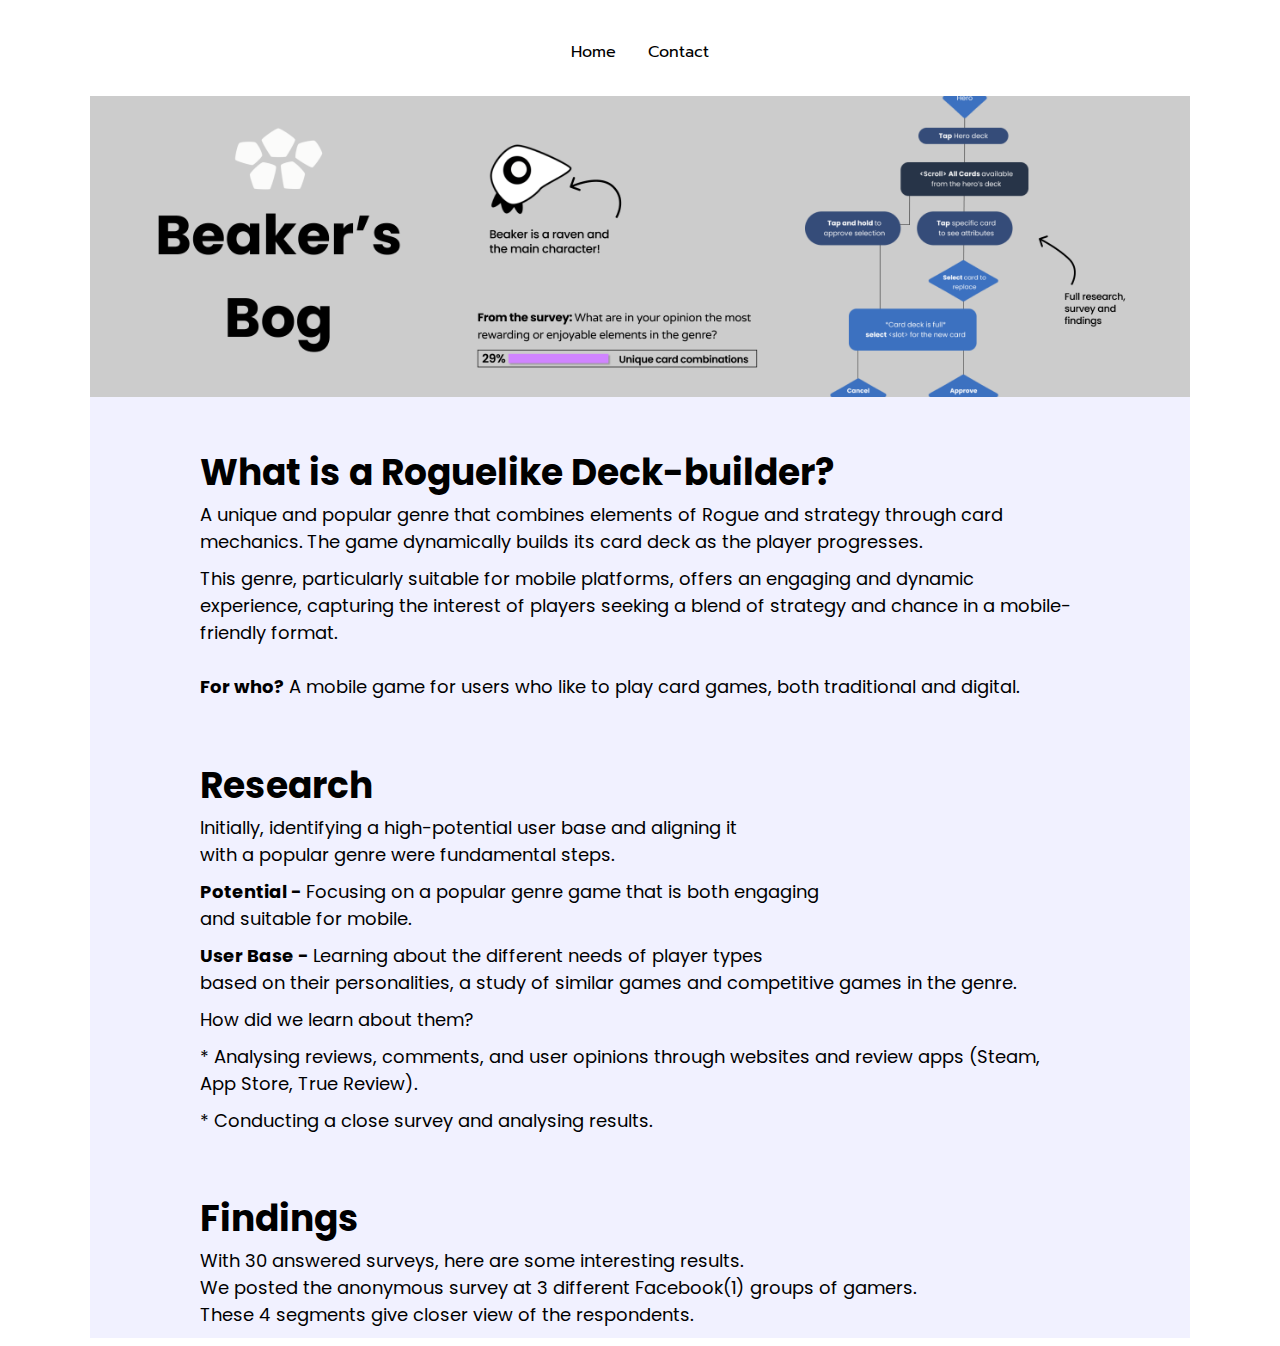
==== beakers.html @ 9248ab71 "added responsive .image to beakers.html" ====
<!DOCTYPE html>
<html>
<head>
    <title>MorH Portfolio</title>
    <link rel="stylesheet" href="beakers.css">
    <link rel="stylesheet" href="button-animation.css">

    <!-- Fonts -->
    <link rel="preconnect" href="https://fonts.googleapis.com">
    <link rel="preconnect" href="https://fonts.gstatic.com" crossorigin>
    <link
        href="https://fonts.googleapis.com/css2?family=Poppins:ital,wght@0,200;0,300;0,400;0,500;0,600;0,700;1,900&family=Prompt:wght@100;200;300;400;500;700;900&display=swap"
        rel="stylesheet">


    <meta name="viewport" content="width=device-width, initial-scale=1">
</head>

<body>
    <header>
        <a href="index.html">Home</a>
        <a href="contact.html">Contact</a>
    </header>

<main>

    <img class="image banner" src="/IMAGES/img47.png" />

    <div class="textbox introduction">

            <h4>What is a Roguelike Deck-builder?</h4>
            <p2>
                A unique and popular genre that combines elements of Rogue and strategy through card mechanics.
                The game dynamically builds its card deck as the player progresses.
            </p2>
            <p2>
                This genre, particularly suitable for mobile platforms,
                offers an engaging and dynamic experience, capturing the interest of players
                seeking a blend of strategy and chance in a mobile-friendly format.
            <p2><br><br>
            <p2><strong>For who?</strong></p2>
            <p2>
                A mobile game for users who like to play card games, both traditional and digital.
            </p2>
          </div>

    <div class="textbox research">

        <h4>Research</h4>
            <p2>
                Initially, identifying a high-potential user base and aligning it<br>
                with a popular genre were fundamental steps.
            </p2>
            <p2>
                <p3>Potential - </p3>
                Focusing on a popular genre game that is both engaging<br> and suitable for mobile.
            </p2>
            <p2>
                <p3>User Base - </p3>
                Learning about the different needs of player types <br>based on their personalities,
                a study of similar games and competitive games in the genre.
            </p2>
            <p2>How did we learn about them?</p2>
            <p2>* Analysing reviews, comments, and user opinions through websites and review apps (Steam, App Store,
                True Review).</p2>
            <p2>* Conducting a close survey and analysing results.</p2>
    </div>

    <div class="textbox findings">
        <h4>Findings</h4>
        <p2>With 30 answered surveys, here are some interesting results.<br> We posted the anonymous survey at 3
            different Facebook(1) groups of gamers.
            <br> These 4 segments give closer view of the respondents.
        </p2>
    </div>

    



</main>
</body>


</html>
---- beakers.css ----
body {
    background-color: white;
    font-family: 'Prompt', sans-serif;
    display: flex;
    flex-direction: column;
    align-items: center;
}

header {
    background-color: #ffffff;
    display: flex;
    justify-content: start;
    padding: 16px;
}

header a {
    padding: 16px;
    text-decoration: none;
    color: rgb(0, 0, 0);
}

a {
    all: unset;
    cursor: pointer;
}

main {
    display: flex;
    flex-direction: column;
    justify-content: center;
    align-items: center;
    background-color: rgb(241, 241, 255);
    min-width: 400px;
    max-width: 1100px;
}

.footer-style {
    padding: 24px;
}

/* Text Boxes */

.textbox {
    display: flex;
    flex-direction: column;
    width: 80%;
    align-content: center;
}



/* FONTS */

h4 {
    font-size: 36px;
    font-family: Poppins;
    font-weight: 700;
    margin-bottom: 1px;
}

p2 {
    font-size: 18px;
    font-family: Poppins;
    font-weight: 400;
    margin: 0;
    margin-bottom: 10px;
}

p3 {
    font-size: 18px;
    font-family: Poppins;
    font-weight: 700;
    margin: 0;
    margin-bottom: 10px; 
}

/* IMAGES */

img.image {
    object-fit: cover;
    display: flex;
    width: 100%;
}

@media (max-width: 600px) {

    .textbox {
        width: 80%;
        margin: 20px;
    }

}
---- button-animation.css ----
.button.visit {
    position: relative;
    overflow: hidden;
    background-color: transparent;

    text-align: center;

    cursor: pointer;
    transition: color 0.3s;
}

.button.visit:hover {
    color: black;
}

.button.visit::before {
    content: '';
    position: absolute;
    top: 0;
    left: -100%;
    /* Start from the left */
    width: 100%;
    height: 100%;


    transition: left 0.5s;
    /* Animation duration */
    z-index: -1;
}

.button.visit:hover::before {
    left: 0;

    /* Move the pseudo-element to cover the button */
}


/* Ensuring the content of the button is above the pseudo-element */
.button.visit {
    position: relative;
    z-index: 1;
}


.beakers-bog .button.visit::before {
    background-color: #D084FF;
}


.project-container.beakers-bog .button.visit {
    border-color: #D084FF;
}

/* This is the new pink border for file home.html  */
.bigcontainer.beakers-bog .button.visit {
    border-color: #D084FF;
}

/* This is the new green border for file home.html  */
.bigcontainer.quiz-wiz .button.visit {
    border-color: #7CE593;
}

/* This is the new blue border for the file home.html */
.bigcontainer.quests .button.visit {
    border-color: #7AD3EF;
}


.button.visit {
    border-width: 2px;
    color: #e9e9e9;
    font-weight: 200;
}

.quiz-wiz .button.visit::before {
    background-color: #7CE593;
}

.quests .button.visit::before {
    background-color: #7AD3EF;
}

.quests .button.visit {
    border-color: #7AD3EF;
}
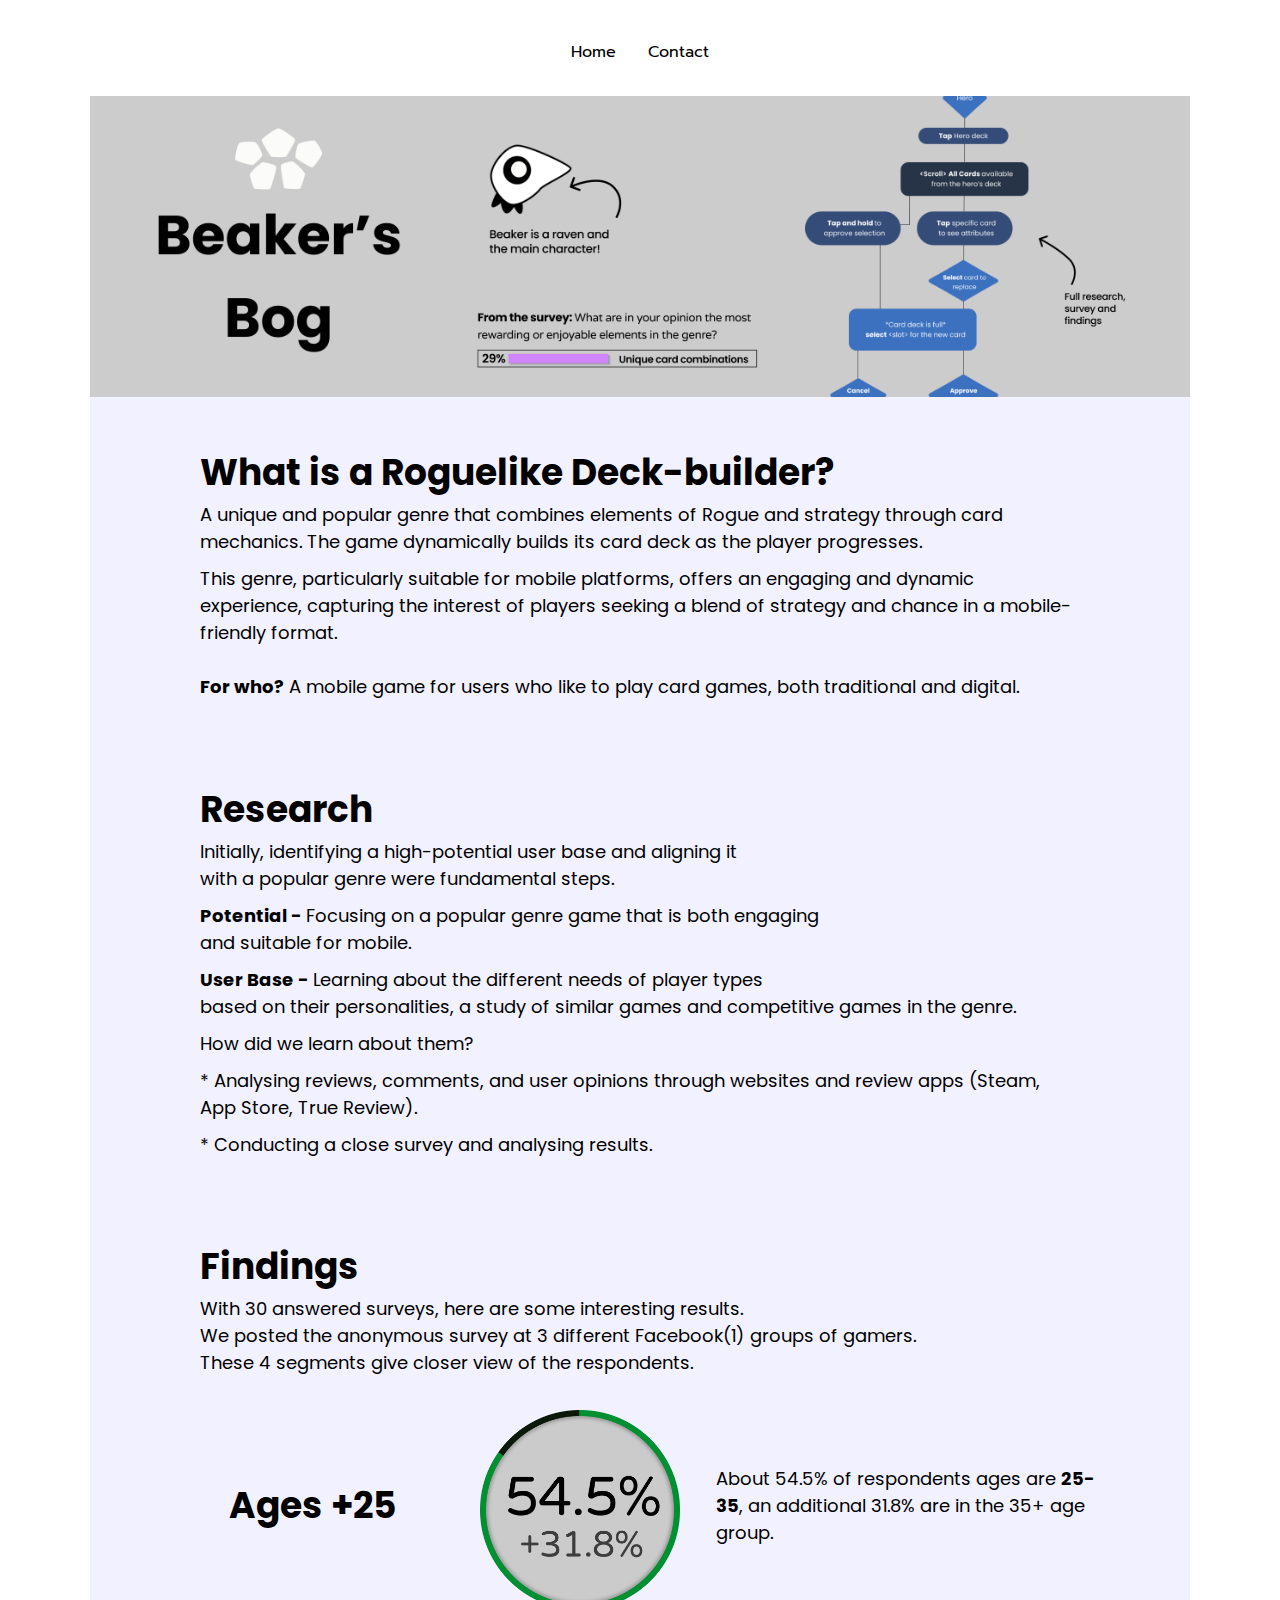
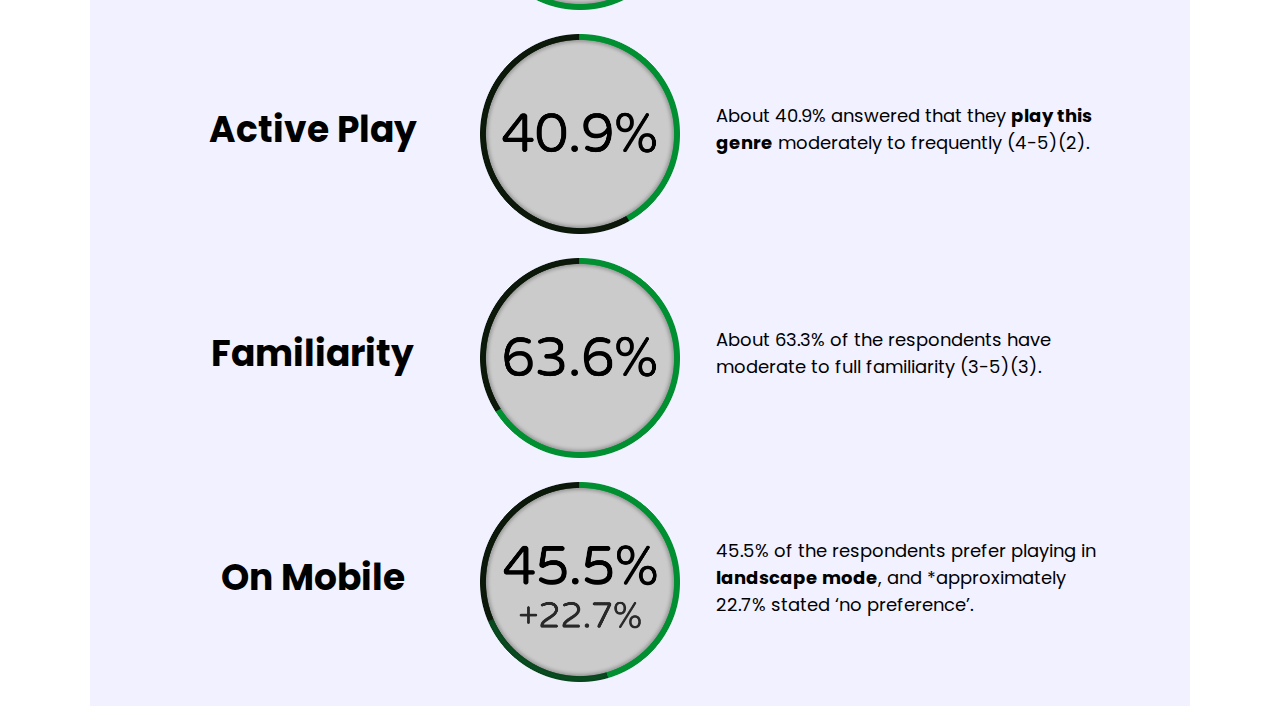
==== commit 2fdc3fb0: "cakes are DONE. responsive bastards" ====
--- a/beakers.html
+++ b/beakers.html
@@ -74,6 +74,68 @@
         </p2>
     </div>
 
+    <div class="bigcontainer ages+25">
+
+        <div class="container-titles">
+            <p1>Ages +25</p1>
+        </div>
+
+            <img class="container-img" src="/IMAGES/img22.png">
+
+        <div class="container-text"> 
+            <p2>About 54.5% of respondents ages are <strong>25-35</strong>, 
+                an additional 31.8% are in the 35+ age group.
+            </p2>
+        </div>
+    </div>    
+
+    
+    <div class="bigcontainer active players">
+
+        <div class="container-titles">
+            <p1>Active Play</p1>
+        </div>
+
+            <img class="container-img" src="/IMAGES/img23.png">
+
+        <div class="container-text"> 
+            <p2>About 40.9% answered that they <strong>play this
+                genre</strong> moderately to frequently (4-5)(2).
+            </p2>
+        </div>
+    </div>    
+
+    <div class="bigcontainer familiarity">
+
+        <div class="container-titles">
+            <p1>Familiarity</p1>
+        </div>
+
+            <img class="container-img" src="/IMAGES/img24.png">
+
+        <div class="container-text"> 
+            <p2>About 63.3% of the respondents have moderate to full familiarity (3-5)(3).
+            </p2>
+        </div>
+    </div>   
+    
+    <div class="bigcontainer on mobile">
+
+        <div class="container-titles">
+            <p1>On Mobile</p1>
+        </div>
+
+            <img class="container-img" src="/IMAGES/img25.png">
+
+        <div class="container-text"> 
+            <p2>45.5% of the respondents prefer playing in <strong>landscape mode</strong>,
+                and *approximately 22.7%  stated ‘no preference’.
+            </p2>
+        </div>
+    </div> 
+
+
+
     
 
 
--- a/beakers.css
+++ b/beakers.css
@@ -45,6 +45,7 @@
     flex-direction: column;
     width: 80%;
     align-content: center;
+    margin-bottom: 24px;
 }
 
 
@@ -56,6 +57,13 @@
     font-family: Poppins;
     font-weight: 700;
     margin-bottom: 1px;
+}
+
+p1 {
+    font-size: 36px;
+    font-family: Poppins;
+    font-weight: 700;
+    margin-bottom: 10px;
 }
 
 p2 {
@@ -82,12 +90,65 @@
     width: 100%;
 }
 
+/* ""Findings" section cake containers */
+
+.bigcontainer {
+    display: flex;
+    height: 200px;
+    width: 90%;
+    overflow: hidden;
+    margin-bottom: 24px;
+}
+
+.container-titles {
+    width: 30%;
+    display: flex;
+    justify-content: center;
+    align-self: center;
+    padding: 24px;
+}
+
+.container-text {
+    width: 40%;
+    display: flex;
+    justify-content: center;
+    align-self: center;
+    padding: 36px;
+}
+
+.container-img {
+    display: flex;
+    height: 100%;
+}
+
+
 @media (max-width: 600px) {
 
     .textbox {
         width: 80%;
-        margin: 20px;
     }
 
+    .bigcontainer {
+        flex-direction: column;
+        height: 400px !important;
+    }
+
+    .bigcontainer .container-titles {
+        width: 100% !important;
+    }
+
+    .bigcontainer .container-text {
+        width: 100% !important;
+    }
+
+    .bigcontainer .container-img {
+        width: 100%;
+        height: 150px;
+    }
+
+    .container-img {
+        height: 40%;
+        object-fit: contain;
+    }
 }
 
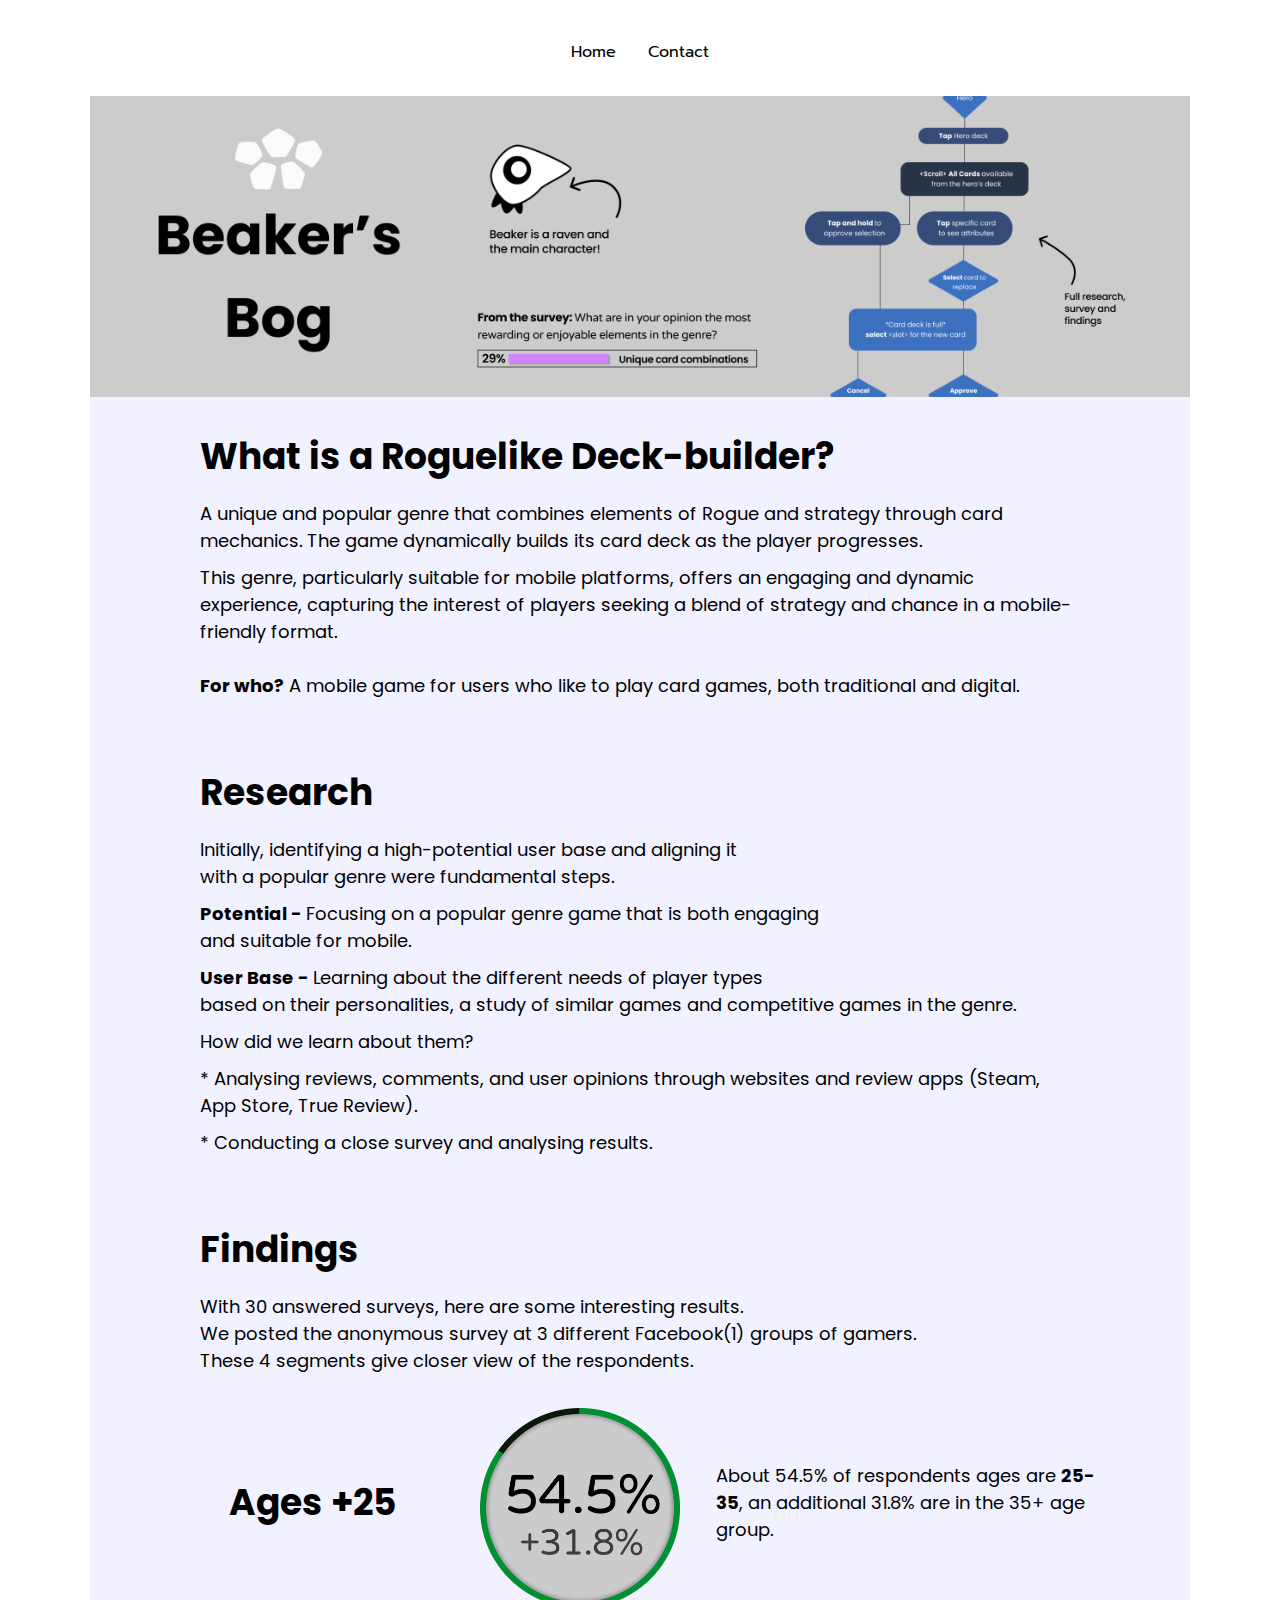
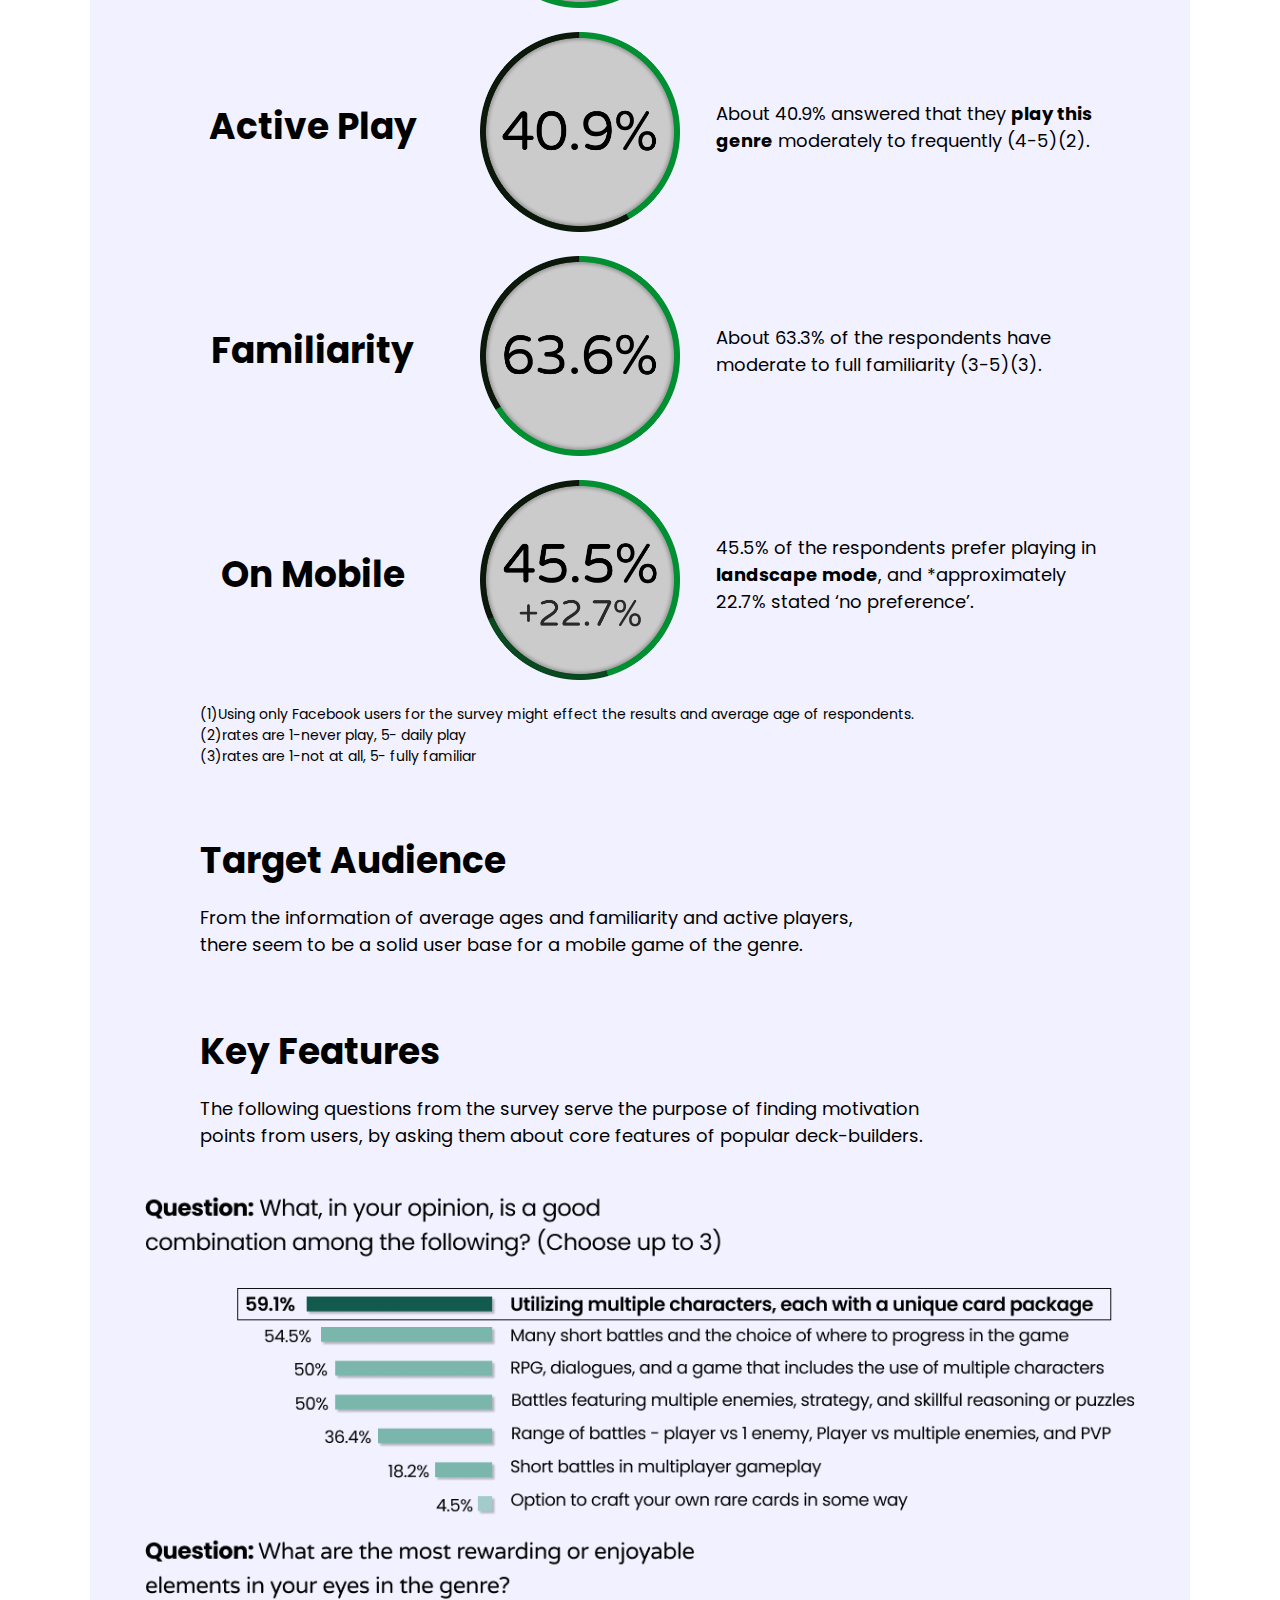
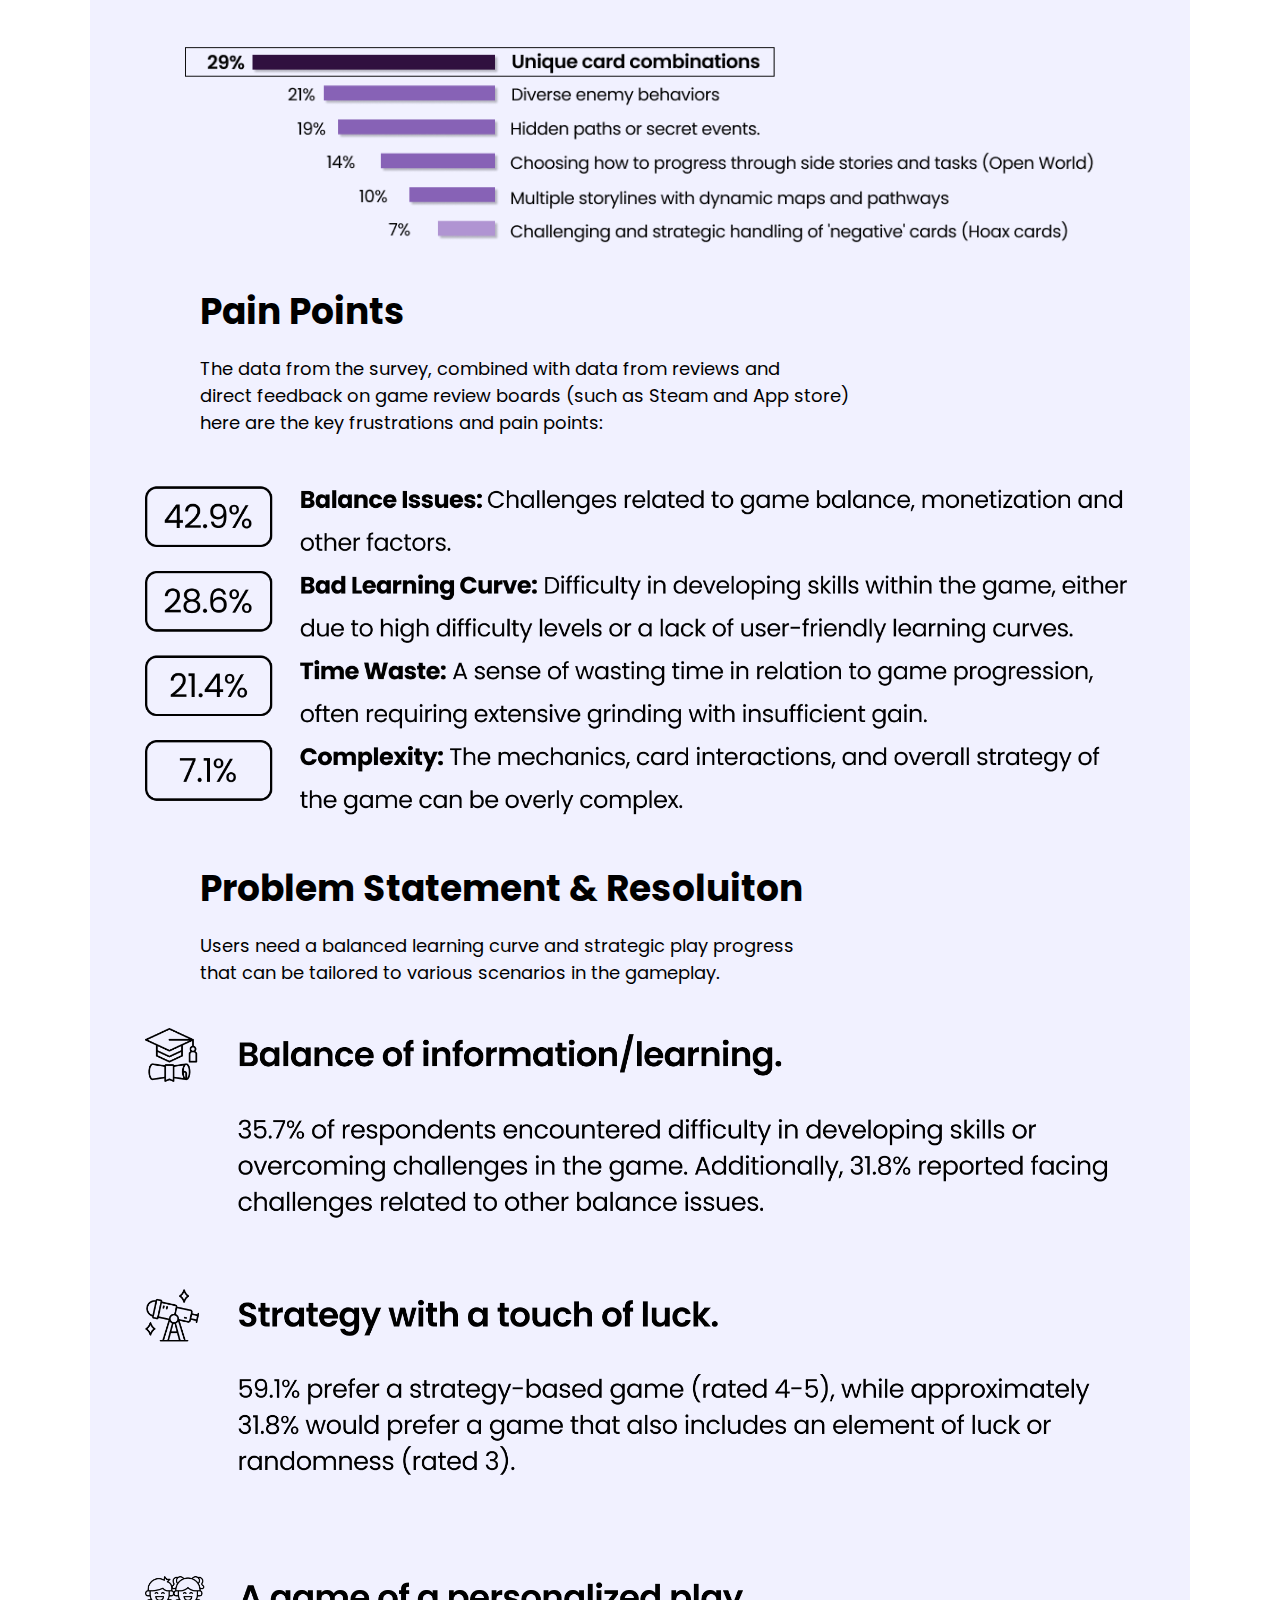
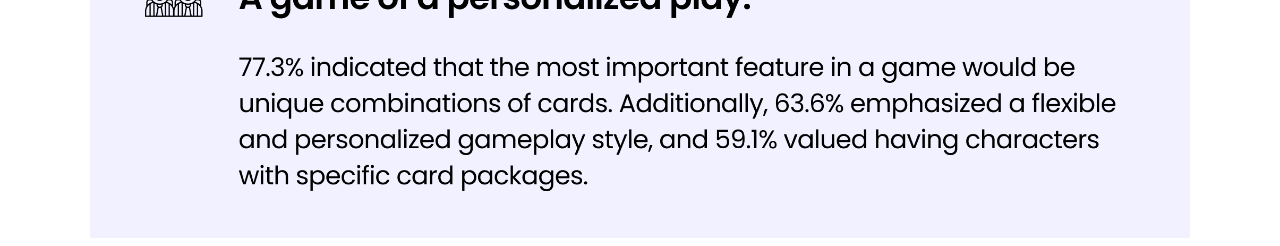
==== commit 2d4e031f: "new beaker.html and css is ready" ====
--- a/beakers.html
+++ b/beakers.html
@@ -74,6 +74,8 @@
         </p2>
     </div>
 
+    <!-- CAKES -->
+
     <div class="bigcontainer ages+25">
 
         <div class="container-titles">
@@ -134,9 +136,52 @@
         </div>
     </div> 
 
+<!-- NO MORE CAKES -->
 
+    <div class="textbox reff numbers (1-3)">
+        <p4>
+            (1)Using only Facebook users for the survey might effect the results and average age of respondents.
+            <br>(2)rates are 1-never play, 5- daily play
+            <br>(3)rates are 1-not at all, 5- fully familiar
+        </p4>
+    </div>    
 
-    
+    <div class="textbox target audience">
+        <h4>Target Audience</h4>
+        <p2> From the information of average ages and familiarity and active players,<br>
+            there seem to be a solid user base for a mobile game of the genre.</p2>
+    </div>
+
+    <div class="textbox key features"> 
+        <h4>Key Features</h4>
+        <p2>The following questions from the survey serve the purpose of finding
+            motivation<br> points from users, by asking them about core features of popular deck-builders.</p2>
+    </div>
+
+<!-- QUESTION IMAGES -->
+    <img class="image-question one" src="/IMAGES/img45.png"/> 
+    <img class="image-question one" src="/IMAGES/img46.png"/> 
+
+    <div class="textbox pain points">
+        <h4>Pain Points</h4>
+        <p2>
+            The data from the survey, combined with data from reviews and<br>
+            direct feedback on game review boards (such as Steam and App store)<br>
+            here are the key frustrations and pain points:
+        </p2>
+    </div>
+
+    <!-- Pain Points IMAGE -->
+    <img class="image-question one" src="/IMAGES/img43.png"/> 
+
+    <div class="textbox problem statement">
+        <h4>Problem Statement & Resoluiton</h4>
+        <p2>Users need a balanced learning curve and strategic play progress <br>
+            that can be tailored to various scenarios in the gameplay.</p2>
+    </div>
+
+    <img class="image-question one" src="/IMAGES/img44.png"/> 
+
 
 
 
--- a/beakers.css
+++ b/beakers.css
@@ -56,7 +56,9 @@
     font-size: 36px;
     font-family: Poppins;
     font-weight: 700;
-    margin-bottom: 1px;
+    margin-bottom: 16px;
+    margin-top: 32px;
+
 }
 
 p1 {
@@ -82,12 +84,27 @@
     margin-bottom: 10px; 
 }
 
+p4 {
+    font-size: 14px;
+    font-family: Poppins;
+    font-weight: 400;
+    margin: 0;
+    margin-bottom: 10px; 
+}
+
 /* IMAGES */
 
 img.image {
     object-fit: cover;
     display: flex;
     width: 100%;
+}
+
+img.image-question {
+    object-fit: cover;
+    display: flex;
+    width: 90%;
+    padding: 8px;
 }
 
 /* ""Findings" section cake containers */
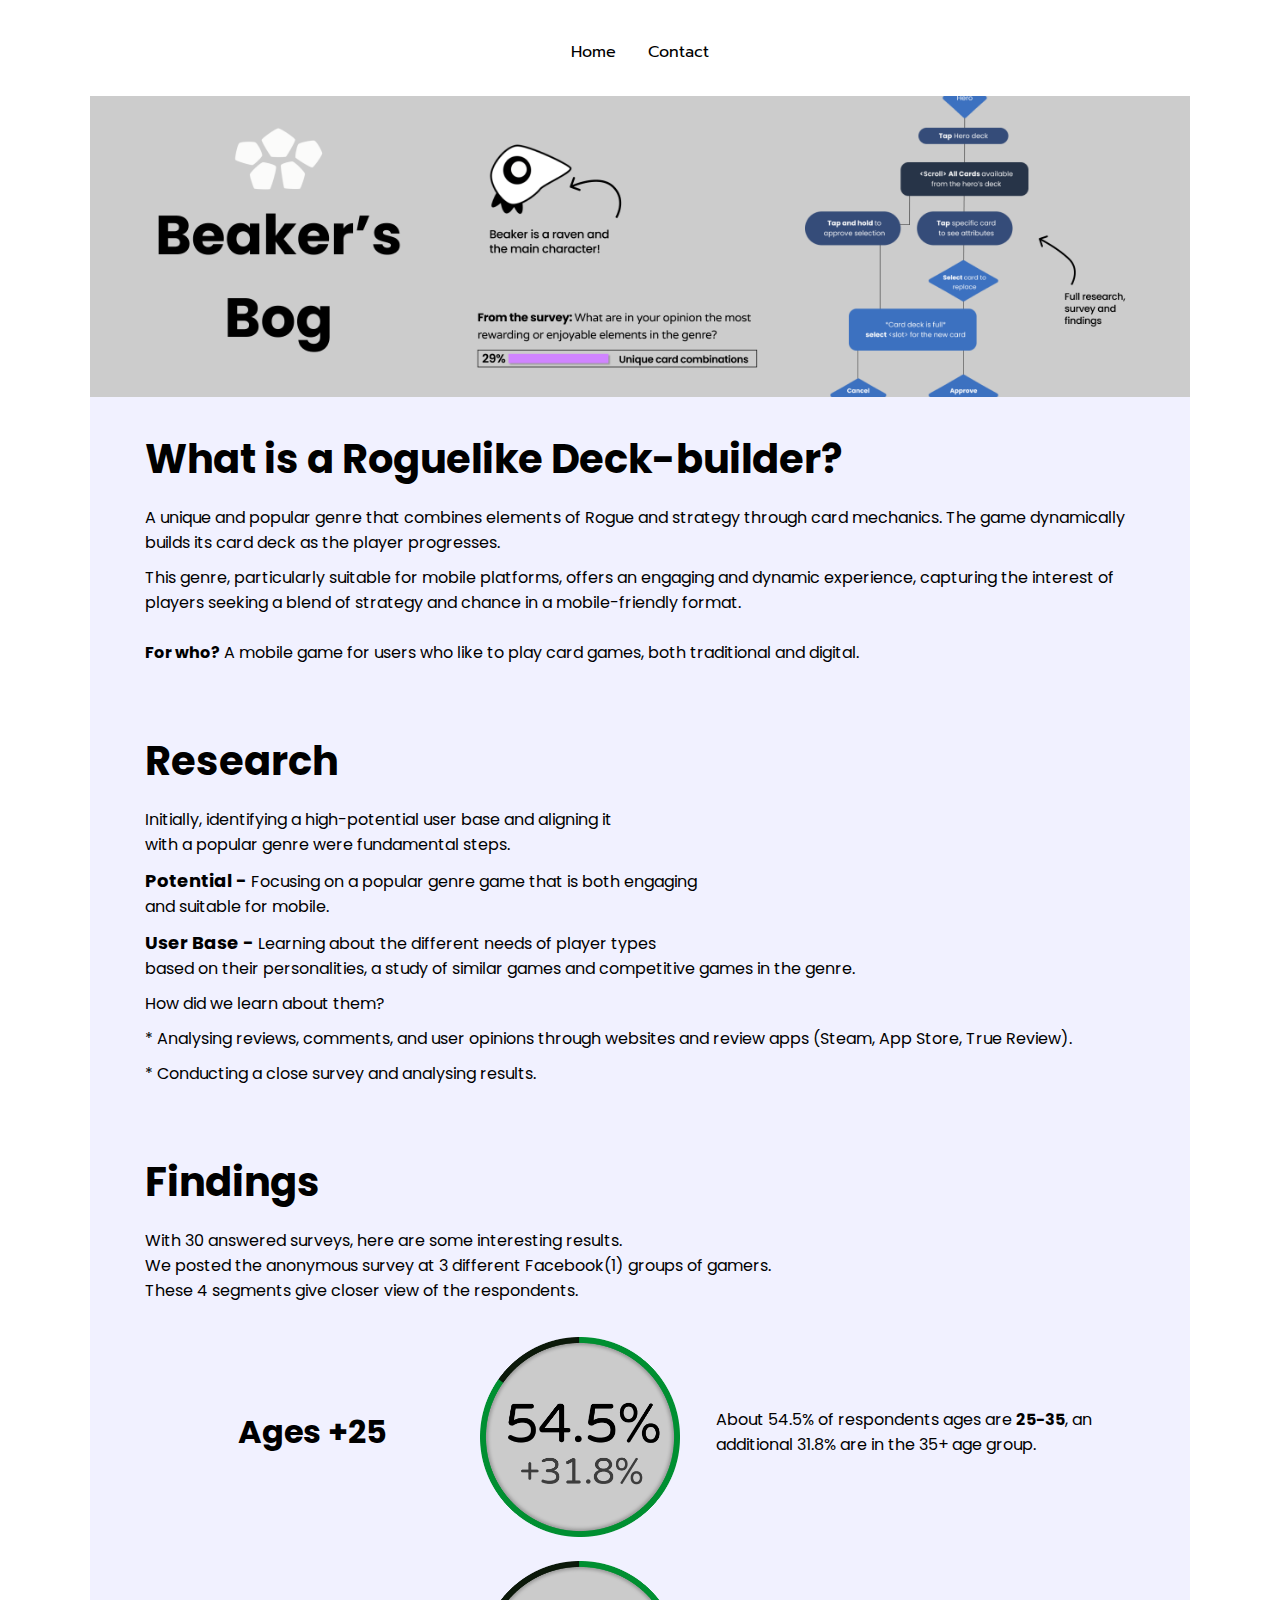
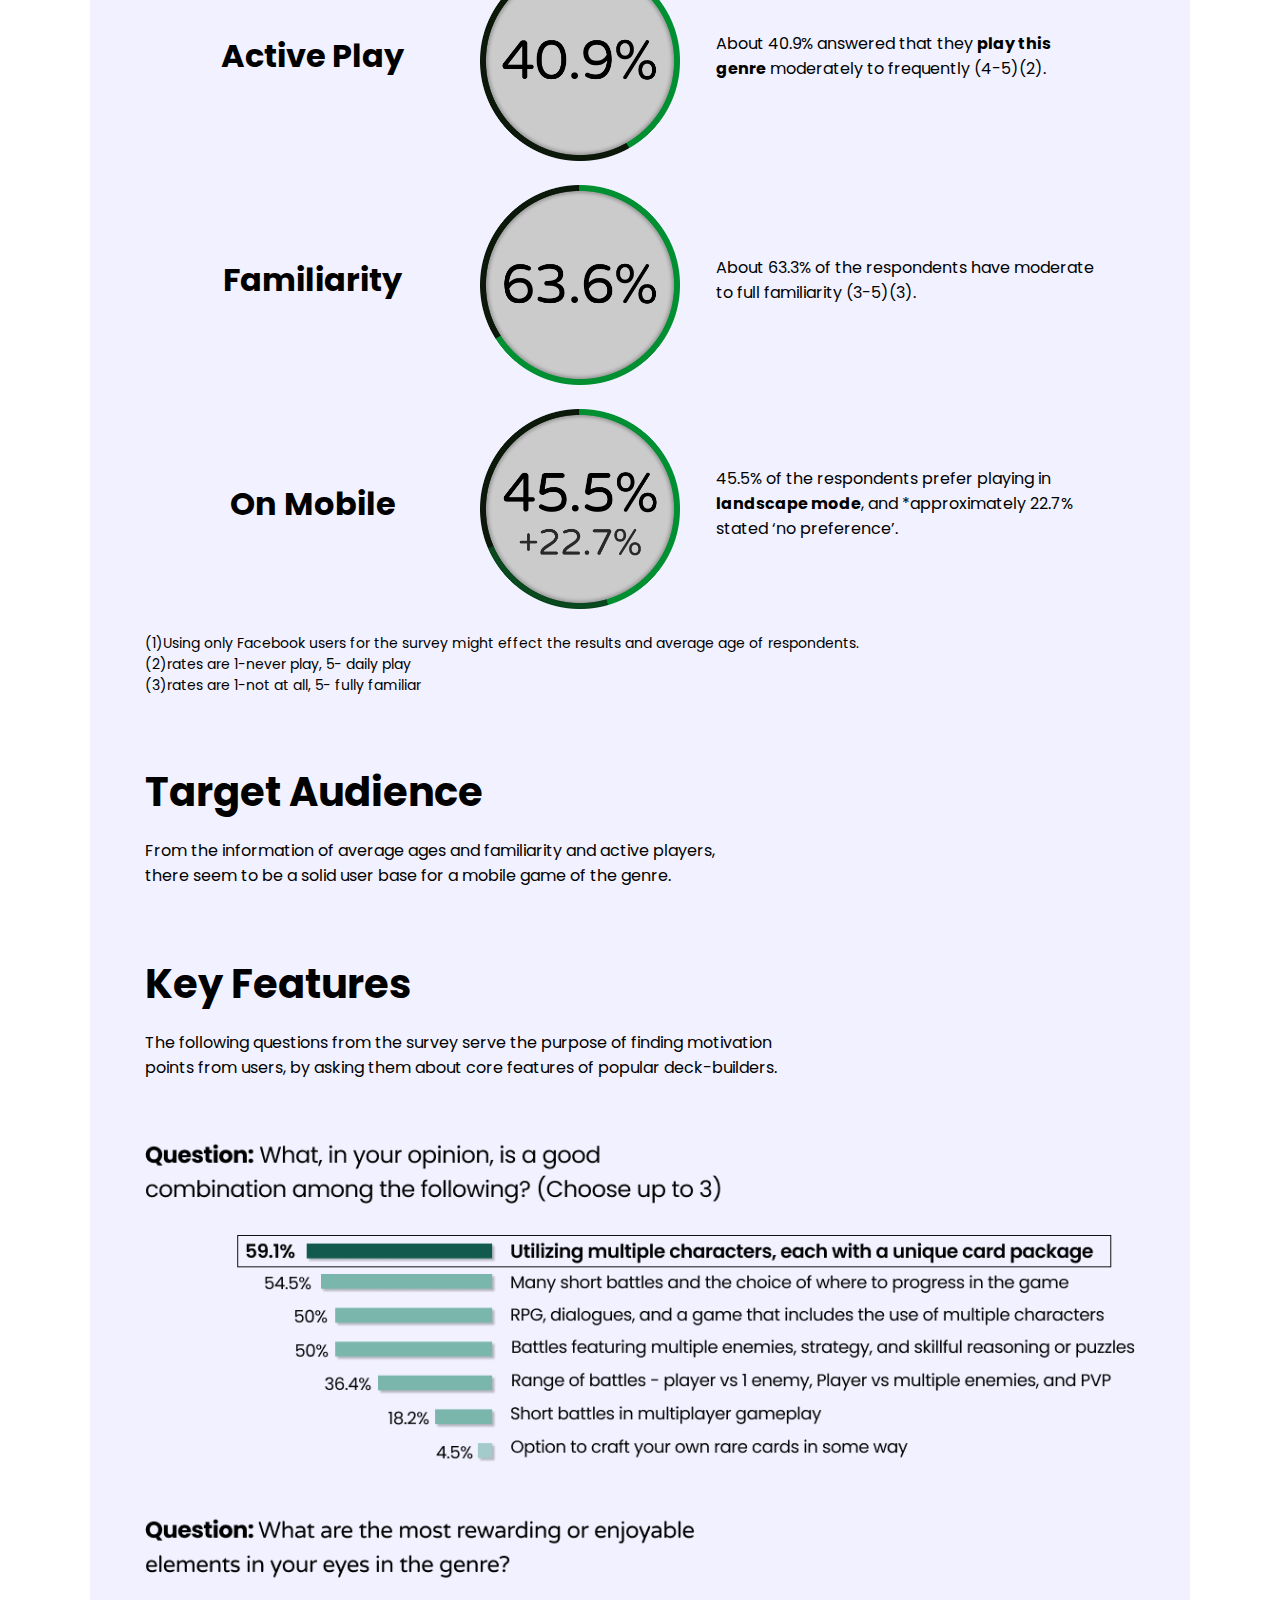
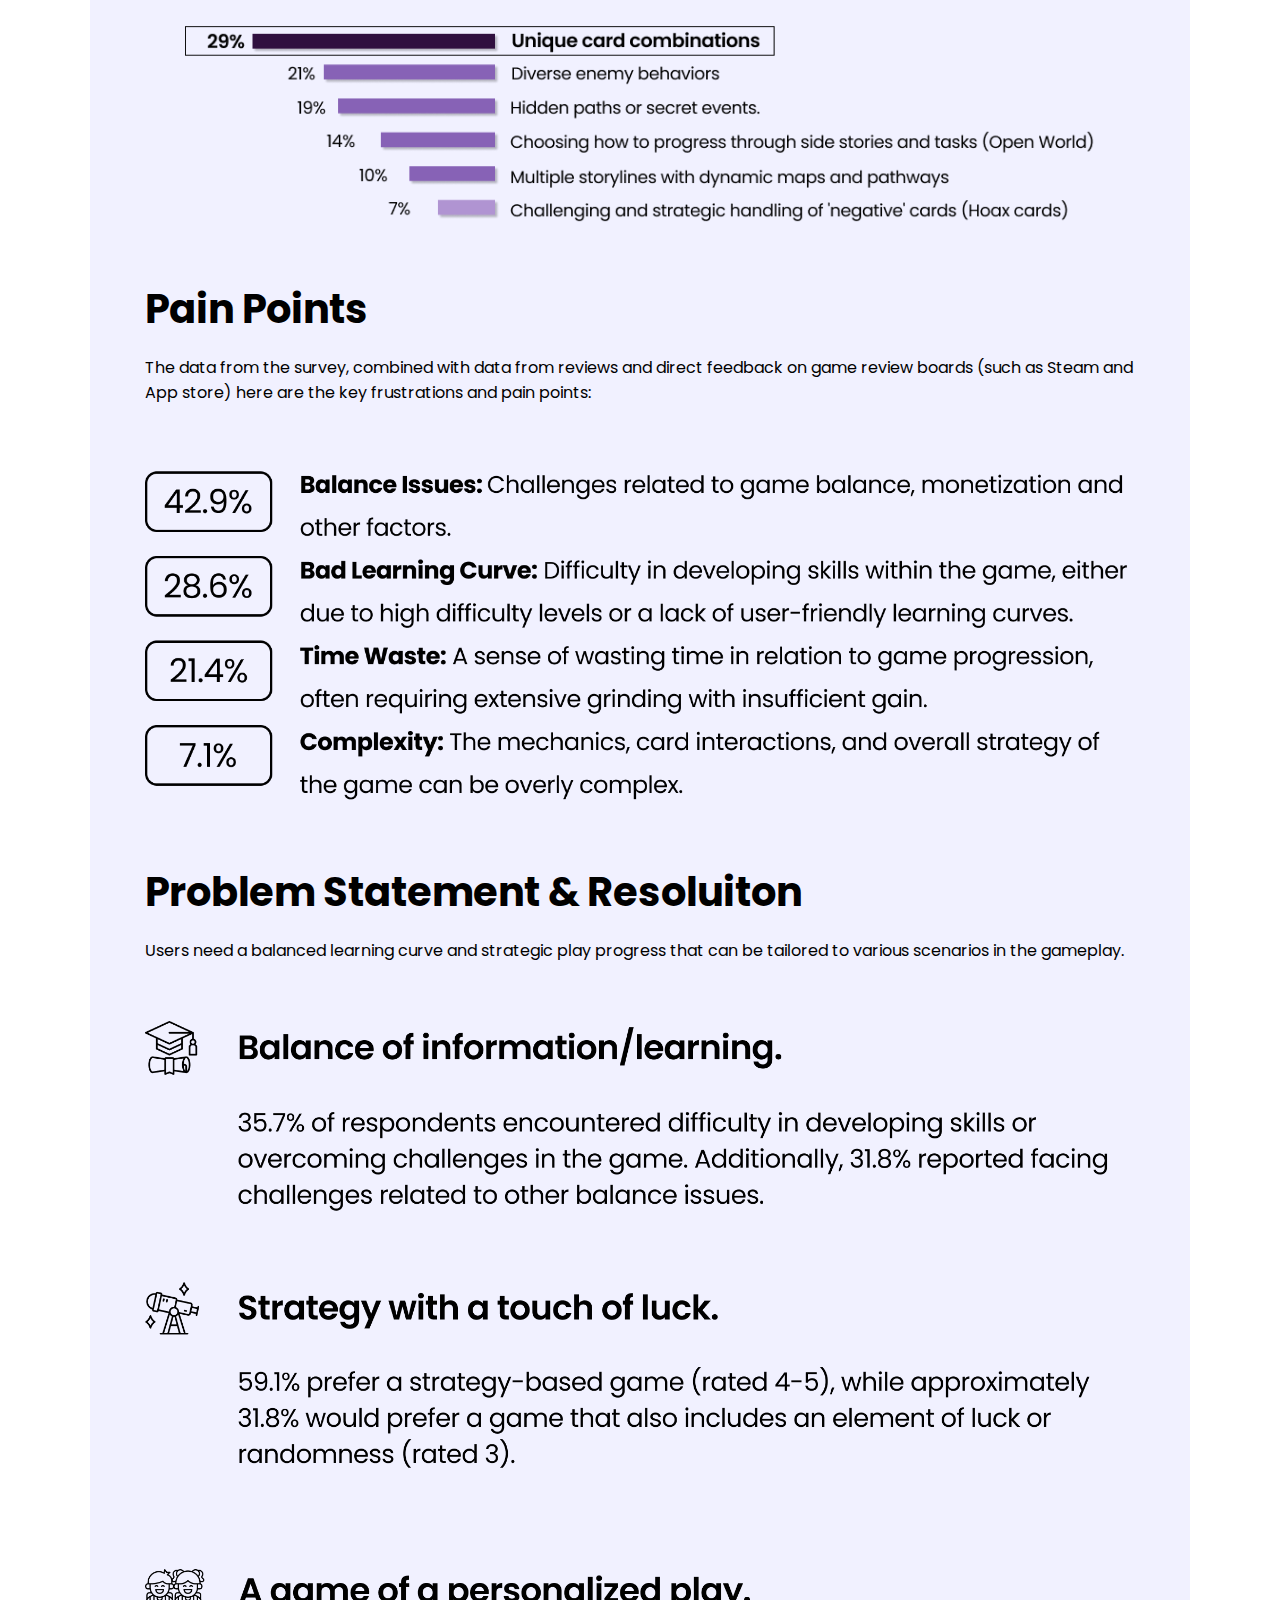
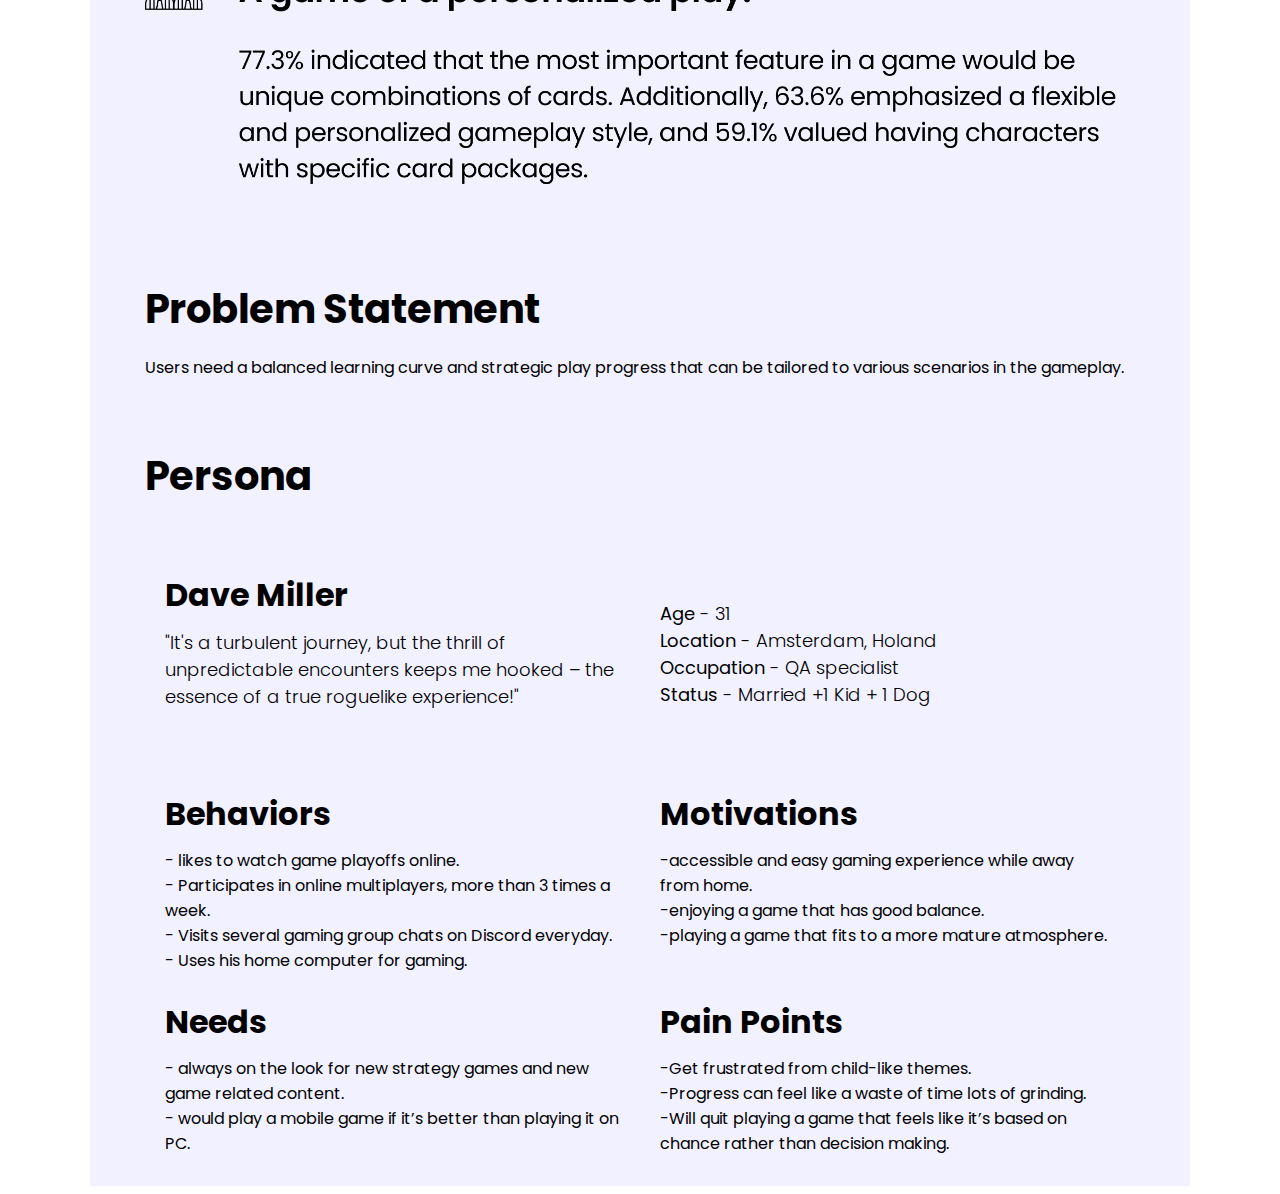
==== commit f878db04: "beakers.html Dave miller persona section" ====
--- a/beakers.html
+++ b/beakers.html
@@ -165,8 +165,8 @@
     <div class="textbox pain points">
         <h4>Pain Points</h4>
         <p2>
-            The data from the survey, combined with data from reviews and<br>
-            direct feedback on game review boards (such as Steam and App store)<br>
+            The data from the survey, combined with data from reviews and
+            direct feedback on game review boards (such as Steam and App store)
             here are the key frustrations and pain points:
         </p2>
     </div>
@@ -176,11 +176,77 @@
 
     <div class="textbox problem statement">
         <h4>Problem Statement & Resoluiton</h4>
-        <p2>Users need a balanced learning curve and strategic play progress <br>
+        <p2>Users need a balanced learning curve and strategic play progress
             that can be tailored to various scenarios in the gameplay.</p2>
     </div>
 
+    <!-- Resolutions IMAGE -->
     <img class="image-question one" src="/IMAGES/img44.png"/> 
+
+    <div class="textbox problem statement">
+        <h4>Problem Statement</h4>
+        <p2>Users need a balanced learning curve and strategic
+             play progress that can be tailored to various scenarios in the gameplay.</p2>
+    </div>
+
+    <div class="textbox persona">
+        <h4>Persona</h4>
+    </div>
+
+    <div class="bigcontainer DAVE MILLER">
+
+        <div class="container-title-dave">
+            <p1>Dave Miller</p1>
+            <p5>"It's a turbulent journey, but the thrill of unpredictable encounters keeps me hooked – the essence of a true roguelike experience!"</p5>
+        </div>
+        <div class="container-text-dave"> 
+            <p5><br><strong>Age</strong> - 31
+                <br><strong>Location</strong> - Amsterdam, Holand
+                <br><strong>Occupation</strong> - QA specialist
+                <br><strong>Status</strong> - Married +1 Kid + 1 Dog
+            </p5>
+        </div>
+    </div>    
+
+    <div class="bigcontainer-dave-lists Behaviors - Motivations">
+
+        <div class="container-lists-dave">
+            <p1>Behaviors</p1>
+            <p2>- likes to watch game playoffs online.<br> 
+                - Participates in online multiplayers, more than 3 times a week.<br>
+                - Visits several gaming group chats on Discord everyday.<br>
+                - Uses his home computer for gaming. </p2>
+        </div>
+        <div class="container-lists-dave"> 
+            <p1>Motivations</p1>
+            <p2>
+                -accessible and easy gaming experience while away from home.<br>
+                -enjoying a game that has good balance.<br>
+                -playing a game that fits to a more mature atmosphere.<br>
+            </p2>
+     
+        </div>
+    </div>   
+
+    <div class="bigcontainer-dave-lists Needs-Pain Points">
+
+        <div class="container-lists-dave">
+            <p1>Needs</p1>
+            <p2>- always on the look for new strategy games and new game related content.<br> 
+                - would play a mobile game if it’s better than playing it on PC.  </p2>
+        </div>
+        <div class="container-lists-dave"> 
+            <p1>Pain Points</p1>
+            <p2>
+                -Get frustrated from child-like themes.<br>
+                -Progress can feel like a waste of time lots of grinding.<br>
+                -Will quit playing a game that feels like it’s based on chance rather than decision making.
+            </p2>
+     
+        </div>
+    </div>  
+
+
 
 
 
--- a/beakers.css
+++ b/beakers.css
@@ -43,7 +43,7 @@
 .textbox {
     display: flex;
     flex-direction: column;
-    width: 80%;
+    width: 90%;
     align-content: center;
     margin-bottom: 24px;
 }
@@ -53,7 +53,7 @@
 /* FONTS */
 
 h4 {
-    font-size: 36px;
+    font-size: 40px;
     font-family: Poppins;
     font-weight: 700;
     margin-bottom: 16px;
@@ -62,14 +62,14 @@
 }
 
 p1 {
-    font-size: 36px;
+    font-size: 32px;
     font-family: Poppins;
     font-weight: 700;
     margin-bottom: 10px;
 }
 
 p2 {
-    font-size: 18px;
+    font-size: 16px;
     font-family: Poppins;
     font-weight: 400;
     margin: 0;
@@ -92,6 +92,16 @@
     margin-bottom: 10px; 
 }
 
+p5 {
+    font-size: 18px;
+    font-family: Poppins;
+    font-weight: 300;
+    margin: 0;
+    margin-bottom: 10px; 
+
+}
+
+
 /* IMAGES */
 
 img.image {
@@ -104,7 +114,7 @@
     object-fit: cover;
     display: flex;
     width: 90%;
-    padding: 8px;
+    padding: 24px;
 }
 
 /* ""Findings" section cake containers */
@@ -137,6 +147,42 @@
     display: flex;
     height: 100%;
 }
+
+/* Persona aka "DAVE MILLER" containers */
+
+.bigcontainer-dave-lists {
+    display: flex;
+    height: 200px;
+    width: 90%;
+    overflow: hidden;
+    margin-bottom: 8px;
+}
+
+.container-title-dave {
+    width: 50%;
+    display: flex;
+    flex-direction: column;
+    justify-content: center;
+    align-self: center;
+    padding: 20px;
+}
+
+.container-text-dave {
+    width: 50%;
+    display: flex;
+    align-self: center;
+    padding: 2px;
+}
+
+.container-lists-dave {
+    width: 50%;
+    height: 100%;
+    display: flex;
+    flex-direction: column;
+    padding: 20px;
+}
+
+
 
 
 @media (max-width: 600px) {
@@ -167,5 +213,23 @@
         height: 40%;
         object-fit: contain;
     }
-}
-
+
+    /* DAVE MILLER */
+
+    .bigcontainer-dave-lists {
+        flex-direction: column;
+    }
+
+    .container-title-dave {
+        width: 100% !important;
+    }
+
+    .container-text-dave {
+        width: 100% !important;
+    }
+
+    .container-lists-dave {
+        width: 90% !important;
+    }
+}
+
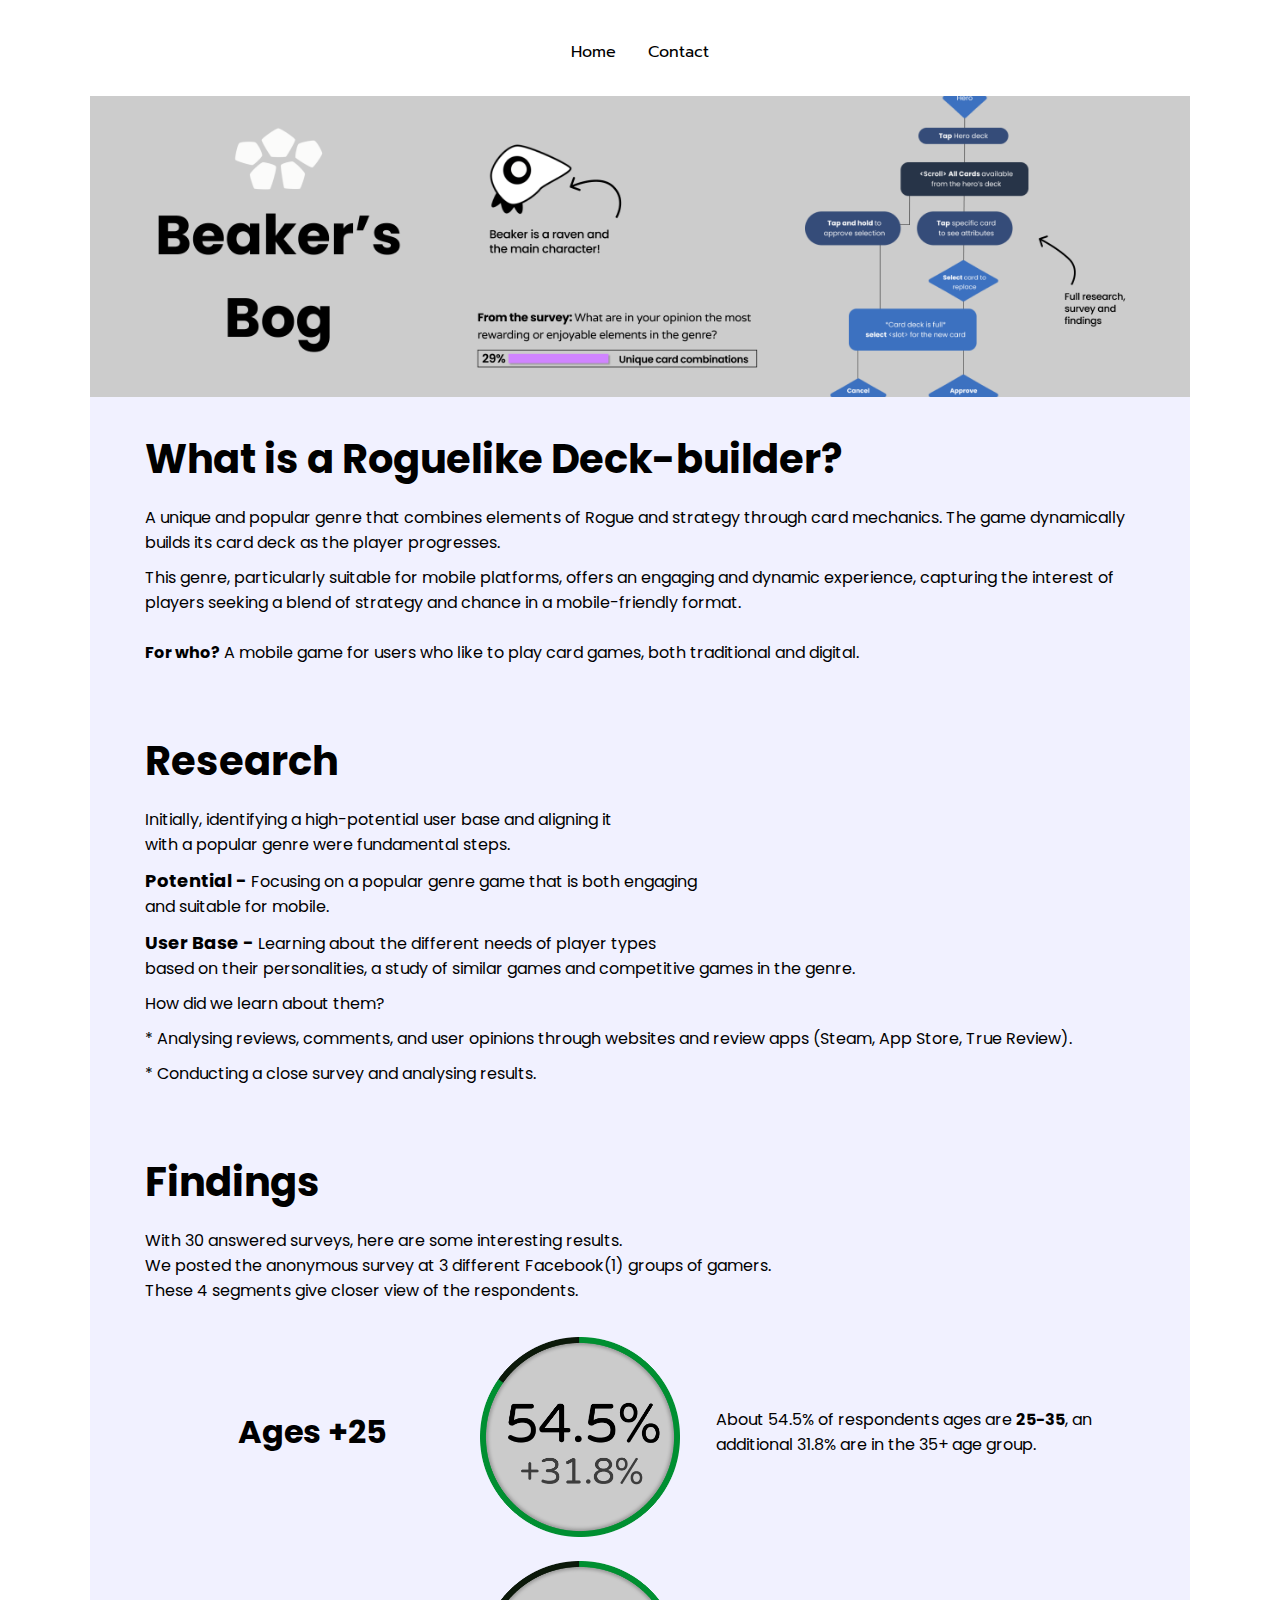
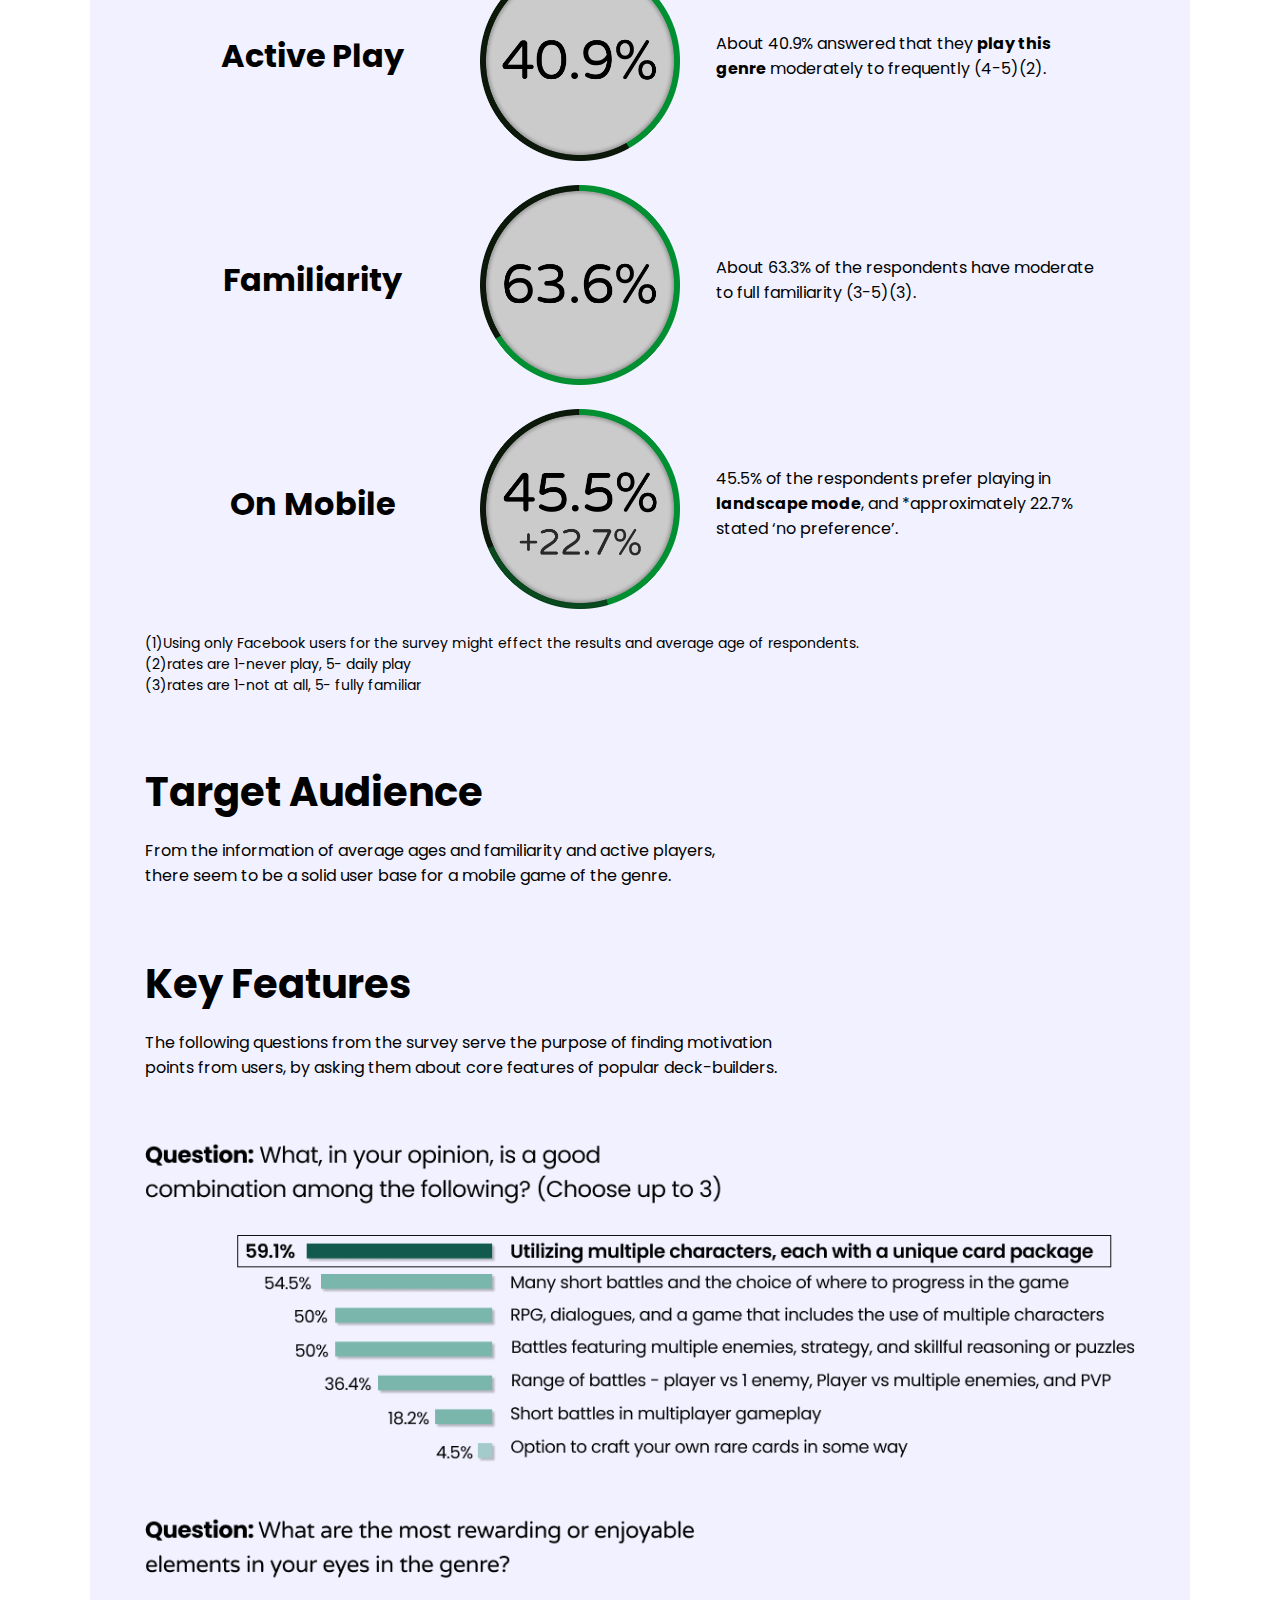
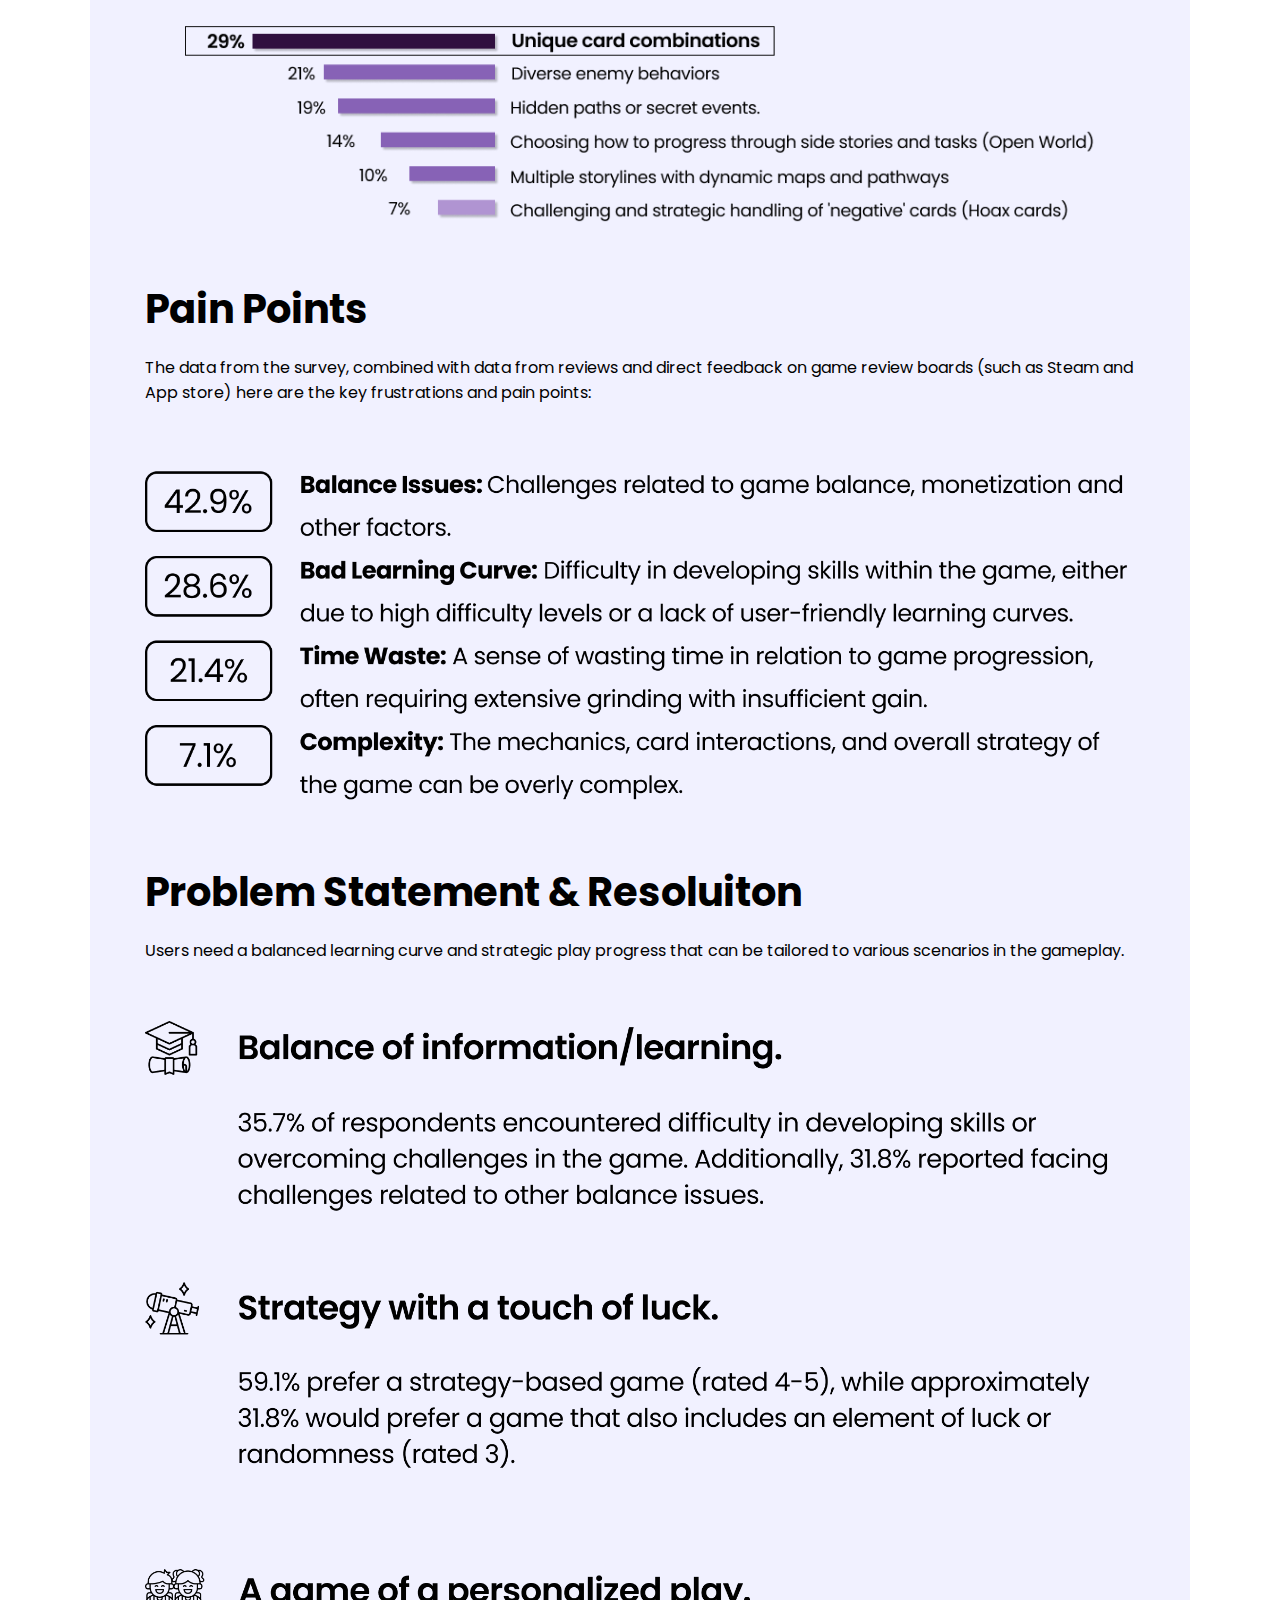
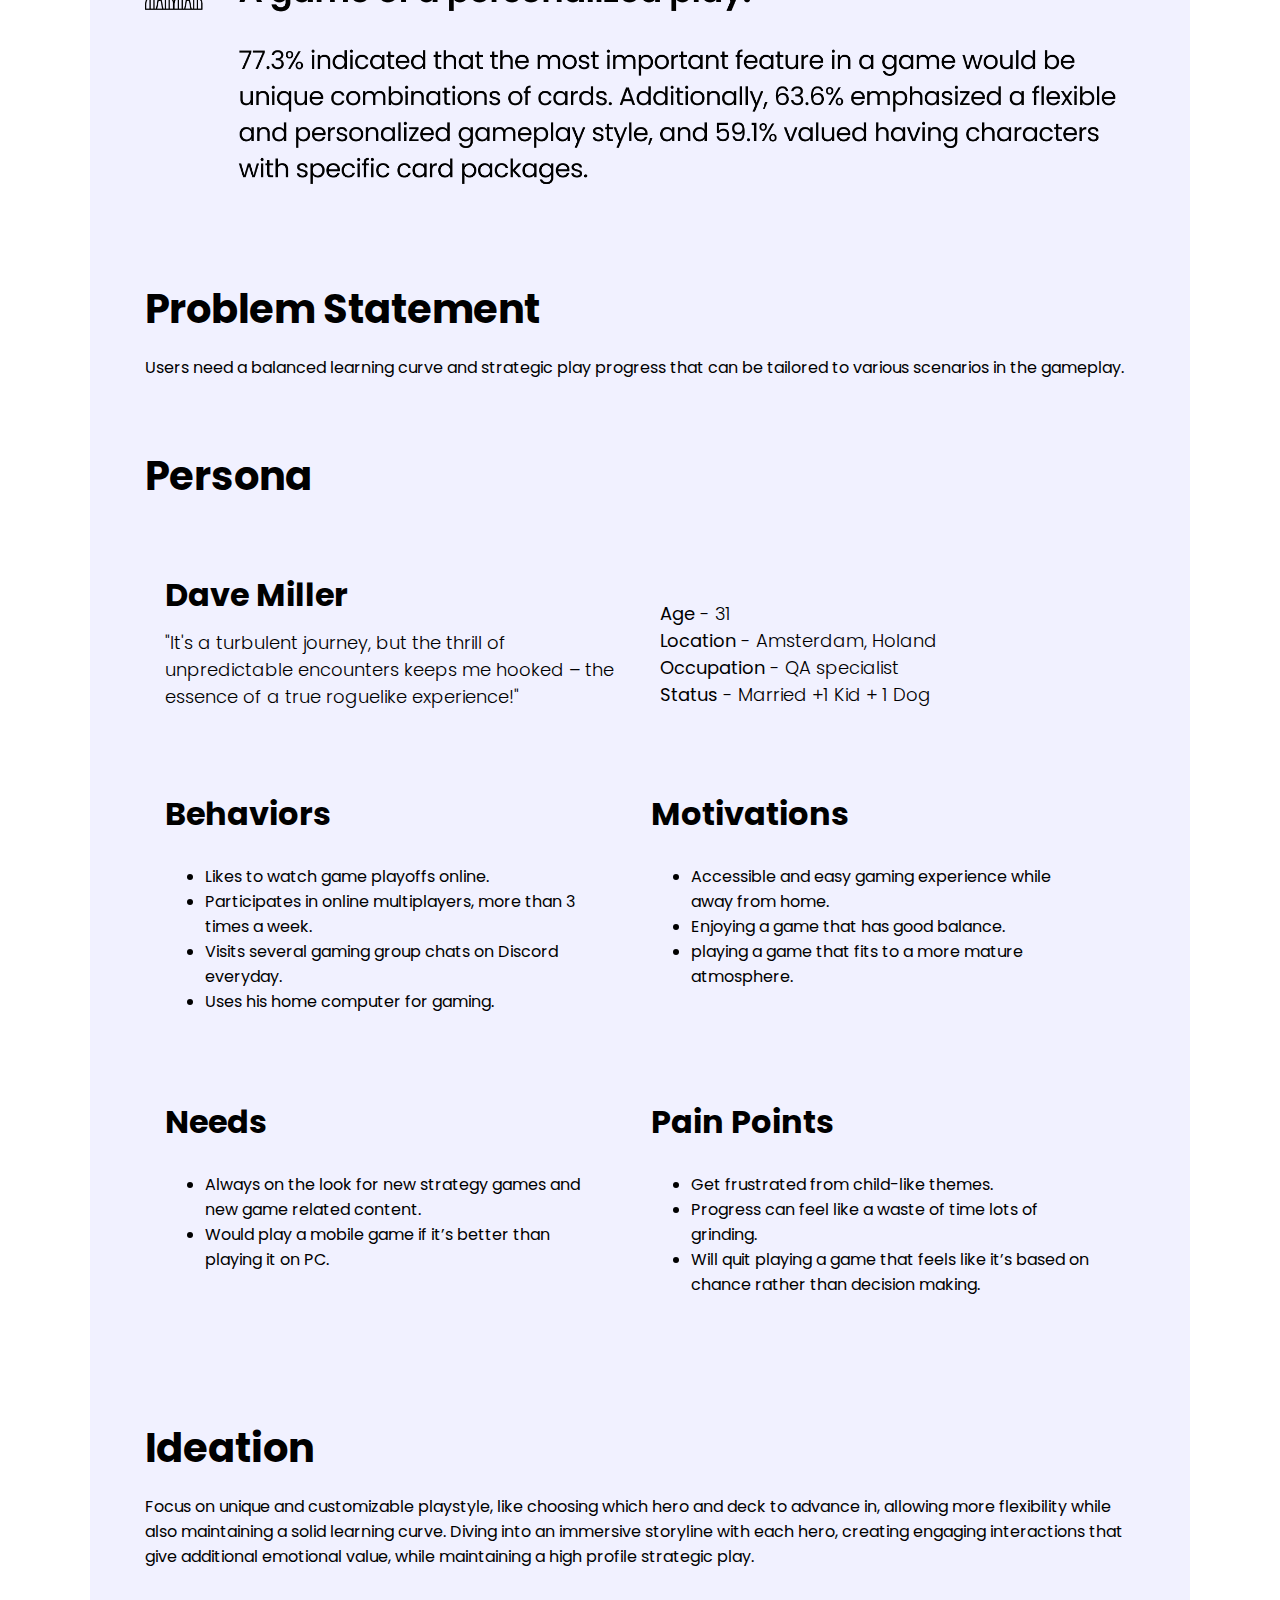
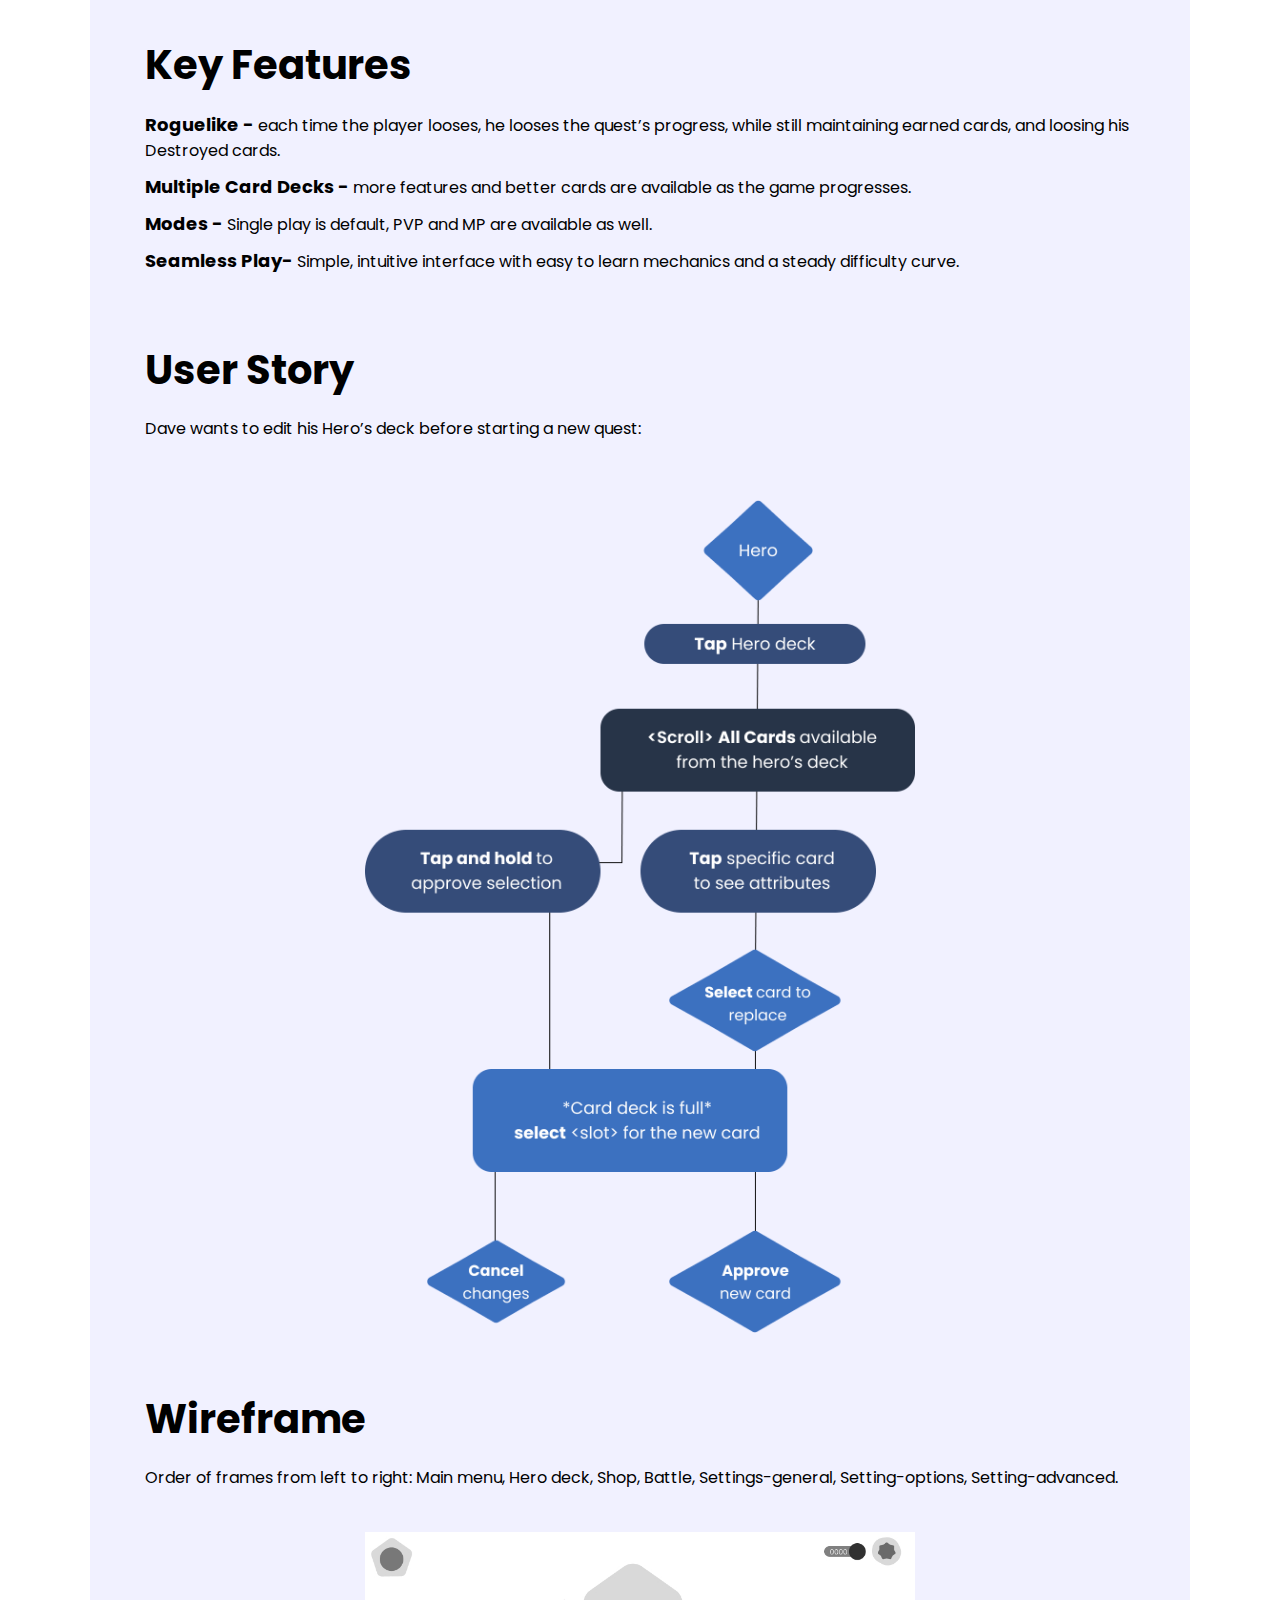
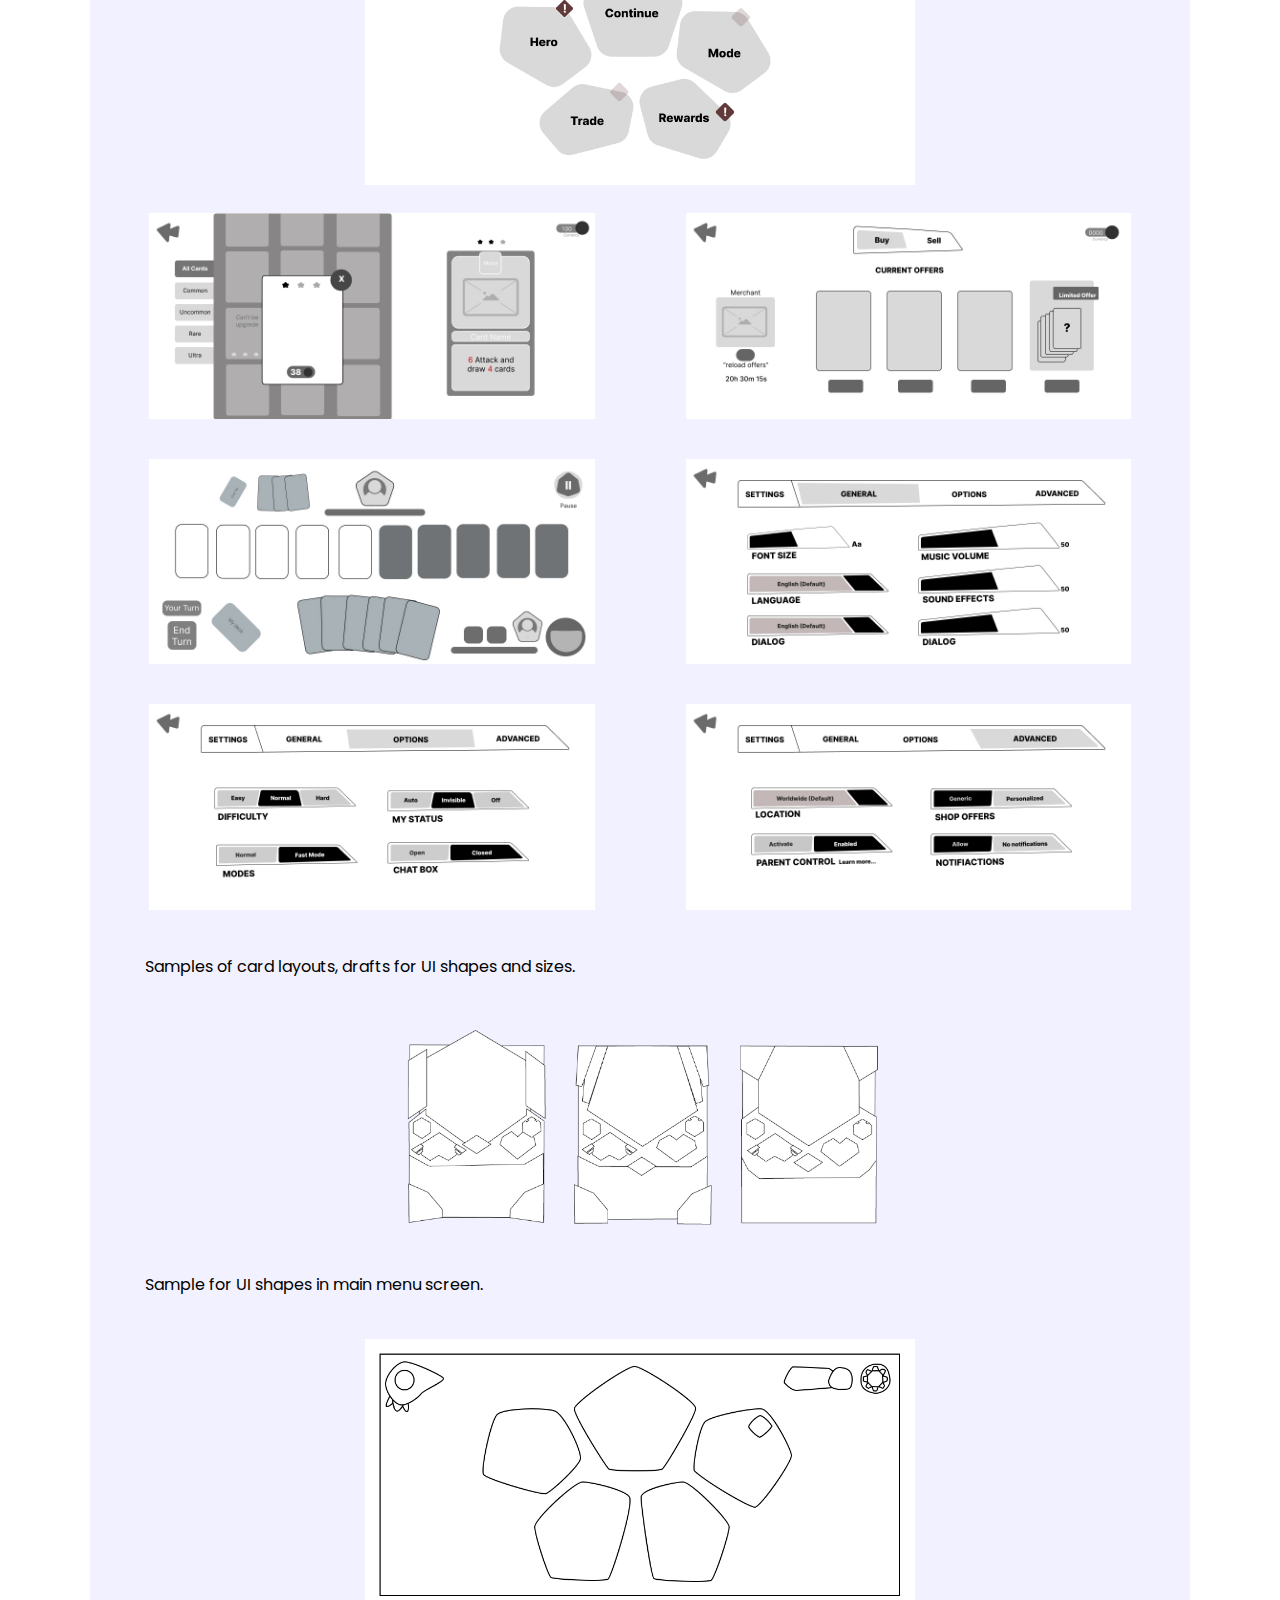
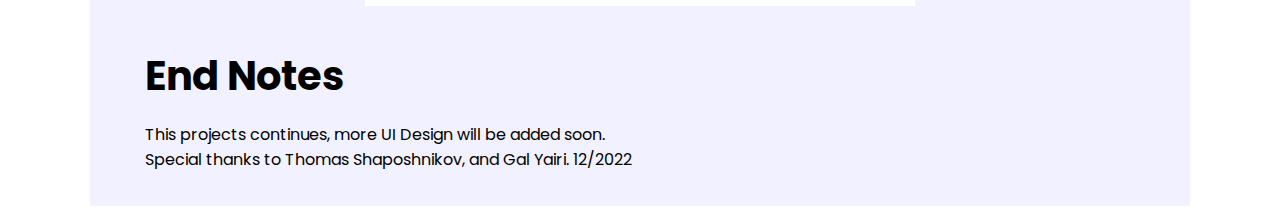
==== commit 2ccf0bac: "Finished Beakers Bog Page." ====
--- a/beakers.html
+++ b/beakers.html
@@ -193,6 +193,8 @@
         <h4>Persona</h4>
     </div>
 
+    <!-- DAVE MILLER -->
+
     <div class="bigcontainer DAVE MILLER">
 
         <div class="container-title-dave">
@@ -212,19 +214,25 @@
 
         <div class="container-lists-dave">
             <p1>Behaviors</p1>
-            <p2>- likes to watch game playoffs online.<br> 
-                - Participates in online multiplayers, more than 3 times a week.<br>
-                - Visits several gaming group chats on Discord everyday.<br>
-                - Uses his home computer for gaming. </p2>
-        </div>
+            <p2>
+                <ul>
+                    <li>Likes to watch game playoffs online.</li>
+                    <li>Participates in online multiplayers, more than 3 times a week.</li>
+                    <li>Visits several gaming group chats on Discord everyday.</li>
+                    <li>Uses his home computer for gaming.</li>
+                </ul>
+            </p2>
+        </div>
+        
         <div class="container-lists-dave"> 
             <p1>Motivations</p1>
             <p2>
-                -accessible and easy gaming experience while away from home.<br>
-                -enjoying a game that has good balance.<br>
-                -playing a game that fits to a more mature atmosphere.<br>
-            </p2>
-     
+                <ul>
+                    <li>Accessible and easy gaming experience while away from home.</li>
+                    <li>Enjoying a game that has good balance.</li>
+                    <li>playing a game that fits to a more mature atmosphere.</li>
+                </ul>
+            </p2>
         </div>
     </div>   
 
@@ -232,19 +240,101 @@
 
         <div class="container-lists-dave">
             <p1>Needs</p1>
-            <p2>- always on the look for new strategy games and new game related content.<br> 
-                - would play a mobile game if it’s better than playing it on PC.  </p2>
-        </div>
+            <p2>
+            <ul>
+                <li>Always on the look for new strategy games and new game related content.</li>
+                <li>Would play a mobile game if it’s better than playing it on PC.</li>
+            </ul>
+            <p2>
+        </div>
+
         <div class="container-lists-dave"> 
             <p1>Pain Points</p1>
             <p2>
-                -Get frustrated from child-like themes.<br>
-                -Progress can feel like a waste of time lots of grinding.<br>
-                -Will quit playing a game that feels like it’s based on chance rather than decision making.
+                <ul>
+                    <li>Get frustrated from child-like themes.</li>
+                    <li>Progress can feel like a waste of time lots of grinding.</li>
+                    <li>Will quit playing a game that feels like it’s based on chance rather than decision making.</li>
+                </ul>
             </p2>
      
         </div>
     </div>  
+
+
+    <div class="textbox ideation">
+        <h4>Ideation</h4>
+        <p2>Focus on unique and customizable playstyle, like choosing which hero and deck to advance in,
+             allowing more flexibility while also maintaining a solid learning curve. Diving into an immersive
+              storyline with each hero, creating engaging interactions that give additional emotional value,
+               while maintaining a high profile strategic play.  </p2>
+    </div>
+
+    <div class="textbox key features">
+        <h4>Key Features</h4>
+        <p2><p3>Roguelike -</p3> each time the player looses, he looses the quest’s progress,
+             while still maintaining earned cards, and loosing his Destroyed cards.  </p2>
+        <p2><p3>Multiple Card Decks - </p3>more features and better cards are available as the game progresses.</p2>
+        <p2><p3>Modes - </p3>Single play is default, PVP and MP are available as well.</p2>
+        <p2><p3>Seamless Play- </p3>Simple, intuitive interface with easy to learn mechanics and a steady difficulty curve. </p2>
+    </div>
+
+    <div class="textbox user story">
+        <h4>User Story</h4>
+        <p2>Dave wants to edit his Hero’s deck before starting a new quest:</p2>
+    </div>
+
+    <!-- Flow chart IMAGE -->
+    <img class="image-flow-chart user story tree" src="/IMAGES/img31.png">
+
+    <div class="textbox wireframe">
+        <h4>Wireframe</h4>
+        <p2>Order of frames from left to right: Main menu, Hero deck, Shop, Battle,
+             Settings-general, Setting-options, Setting-advanced.</p2>  
+    </div>
+
+    <img class="image-wireframes home" src="/IMAGES/img32.jpg">
+
+    <div class="bigcontainer-wireframes">
+        <img class="image-wireframes" src="/IMAGES/img33.jpg">
+        <img class="image-wireframes" src="/IMAGES/img34.jpg">
+    </div>
+
+    <div class="bigcontainer-wireframes">
+        <img class="image-wireframes" src="/IMAGES/img35.jpg">
+        <img class="image-wireframes" src="/IMAGES/img36.jpg">
+    </div>
+
+    <div class="bigcontainer-wireframes">
+        <img class="image-wireframes" src="/IMAGES/img37.jpg">
+        <img class="image-wireframes" src="/IMAGES/img38.jpg">
+    </div>
+
+    <div class="textbox">
+        <br>
+        <p2>Samples of card layouts, drafts for UI shapes and sizes.</p2>
+    </div>
+
+    <img class="image-wireframes home" src="/IMAGES/img39.png">
+
+    <div class="textbox">
+        <br>
+        <p2>Sample for UI shapes in main menu screen.</p2>
+    </div>
+
+    <img class="image-wireframes home" src="/IMAGES/img40.png">
+
+    <div class="textbox End Notes">
+        <h4>End Notes</h4>
+        <p2>This projects continues, more UI Design will be added soon.<br>
+            Special thanks to Thomas Shaposhnikov, and Gal Yairi. 12/2022</p2>
+    </div>
+
+
+
+
+
+    
 
 
 
--- a/beakers.css
+++ b/beakers.css
@@ -117,6 +117,20 @@
     padding: 24px;
 }
 
+img.image-flow-chart {
+    object-fit: cover;
+    display: flex;
+    width: 50%;
+    padding: 24px;
+}
+
+img.image-wireframes {
+    object-fit: cover;
+    display: flex;
+    width: 50%;
+    padding: 8px;
+}
+
 /* ""Findings" section cake containers */
 
 .bigcontainer {
@@ -152,7 +166,7 @@
 
 .bigcontainer-dave-lists {
     display: flex;
-    height: 200px;
+    height: 300px;
     width: 90%;
     overflow: hidden;
     margin-bottom: 8px;
@@ -175,15 +189,29 @@
 }
 
 .container-lists-dave {
-    width: 50%;
+    width: 45%;
     height: 100%;
     display: flex;
     flex-direction: column;
     padding: 20px;
 }
 
-
-
+/* Wireframes (Images) */
+
+.bigcontainer-wireframes {
+    display: flex;
+    justify-content: space-between;
+    width:90%;
+    overflow: hidden;
+    margin: 16px;
+}
+
+.bigcontainer-wireframes img {
+    width: 45%;
+    display: flex;
+    align-self: center;
+    padding: 4px;
+}
 
 @media (max-width: 600px) {
 
@@ -218,6 +246,7 @@
 
     .bigcontainer-dave-lists {
         flex-direction: column;
+        Height: 100% !important;
     }
 
     .container-title-dave {
@@ -231,5 +260,13 @@
     .container-lists-dave {
         width: 90% !important;
     }
-}
-
+
+    /* Wireframe Images */
+    .bigcontainer-wireframes {
+        flex-direction: column;
+        Height: 100% !important;
+        Height: 200px !important;
+        width: 100% !important;
+    }
+}
+
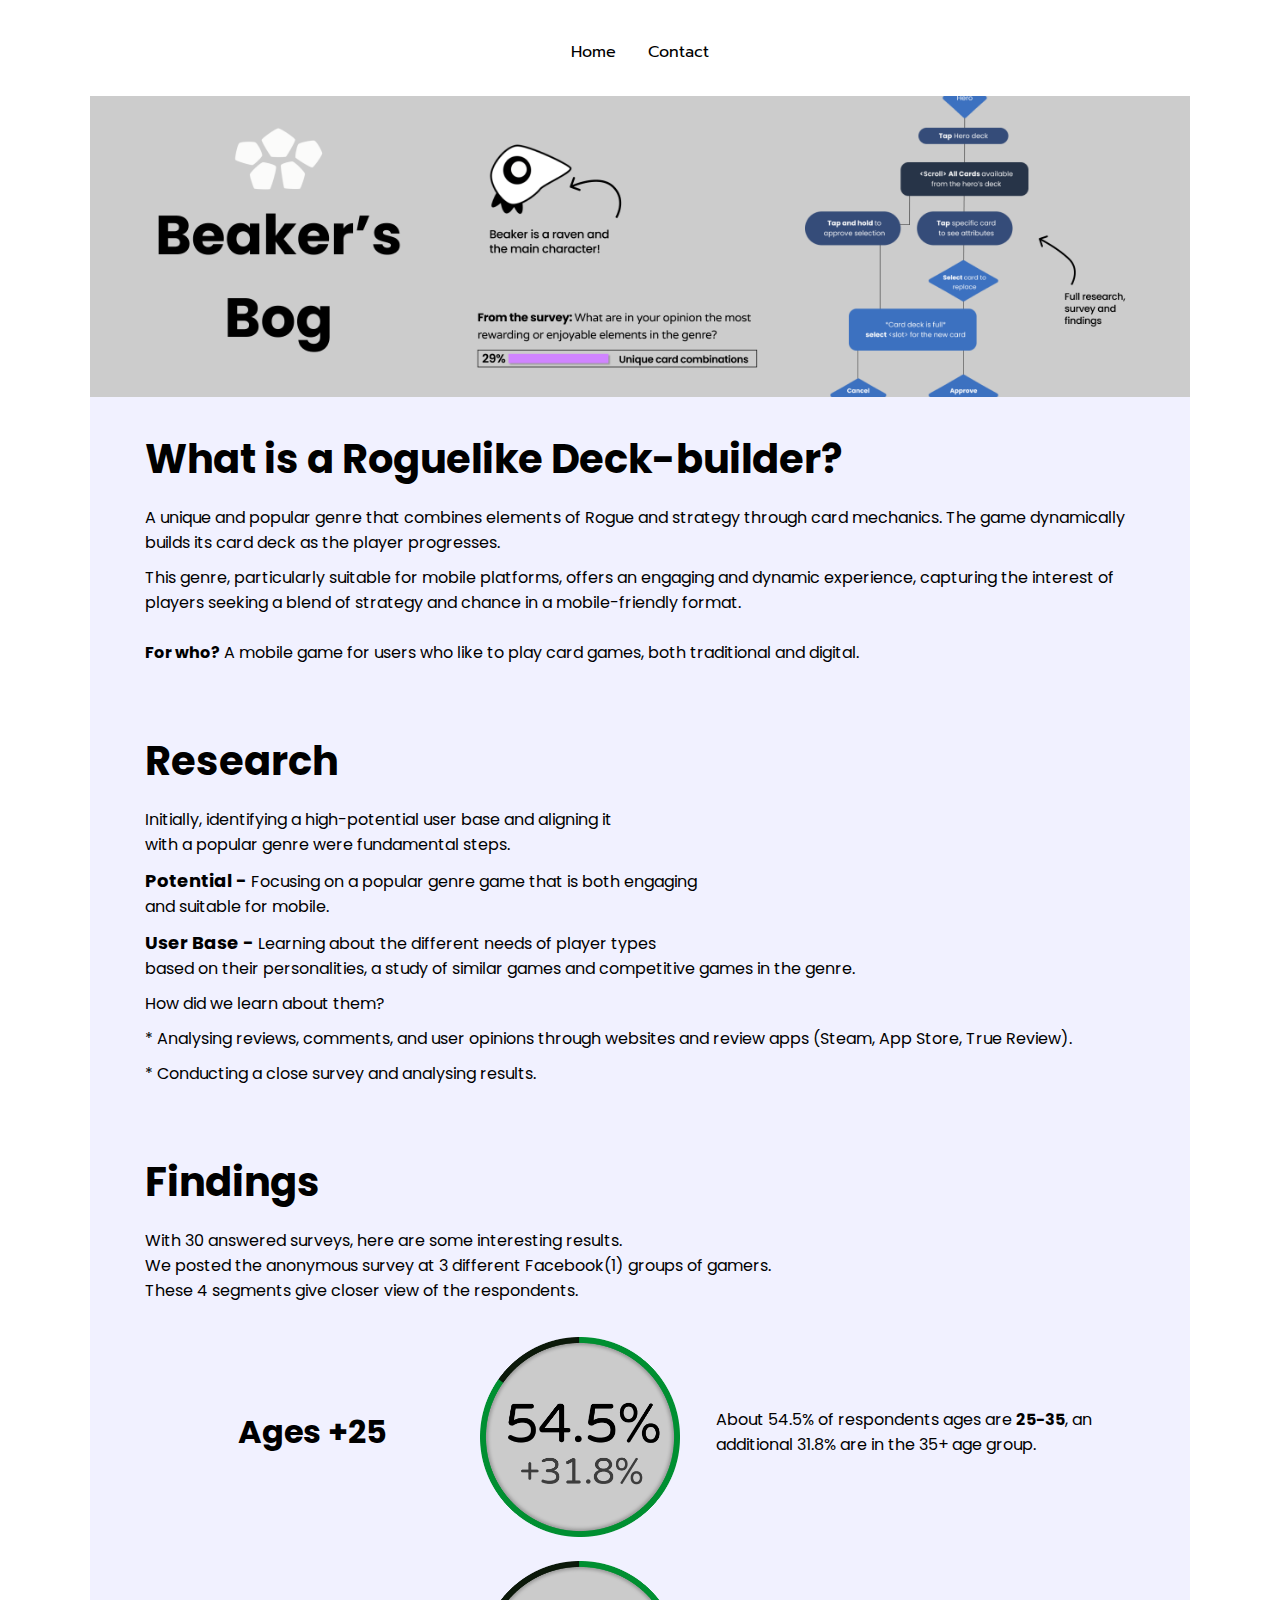
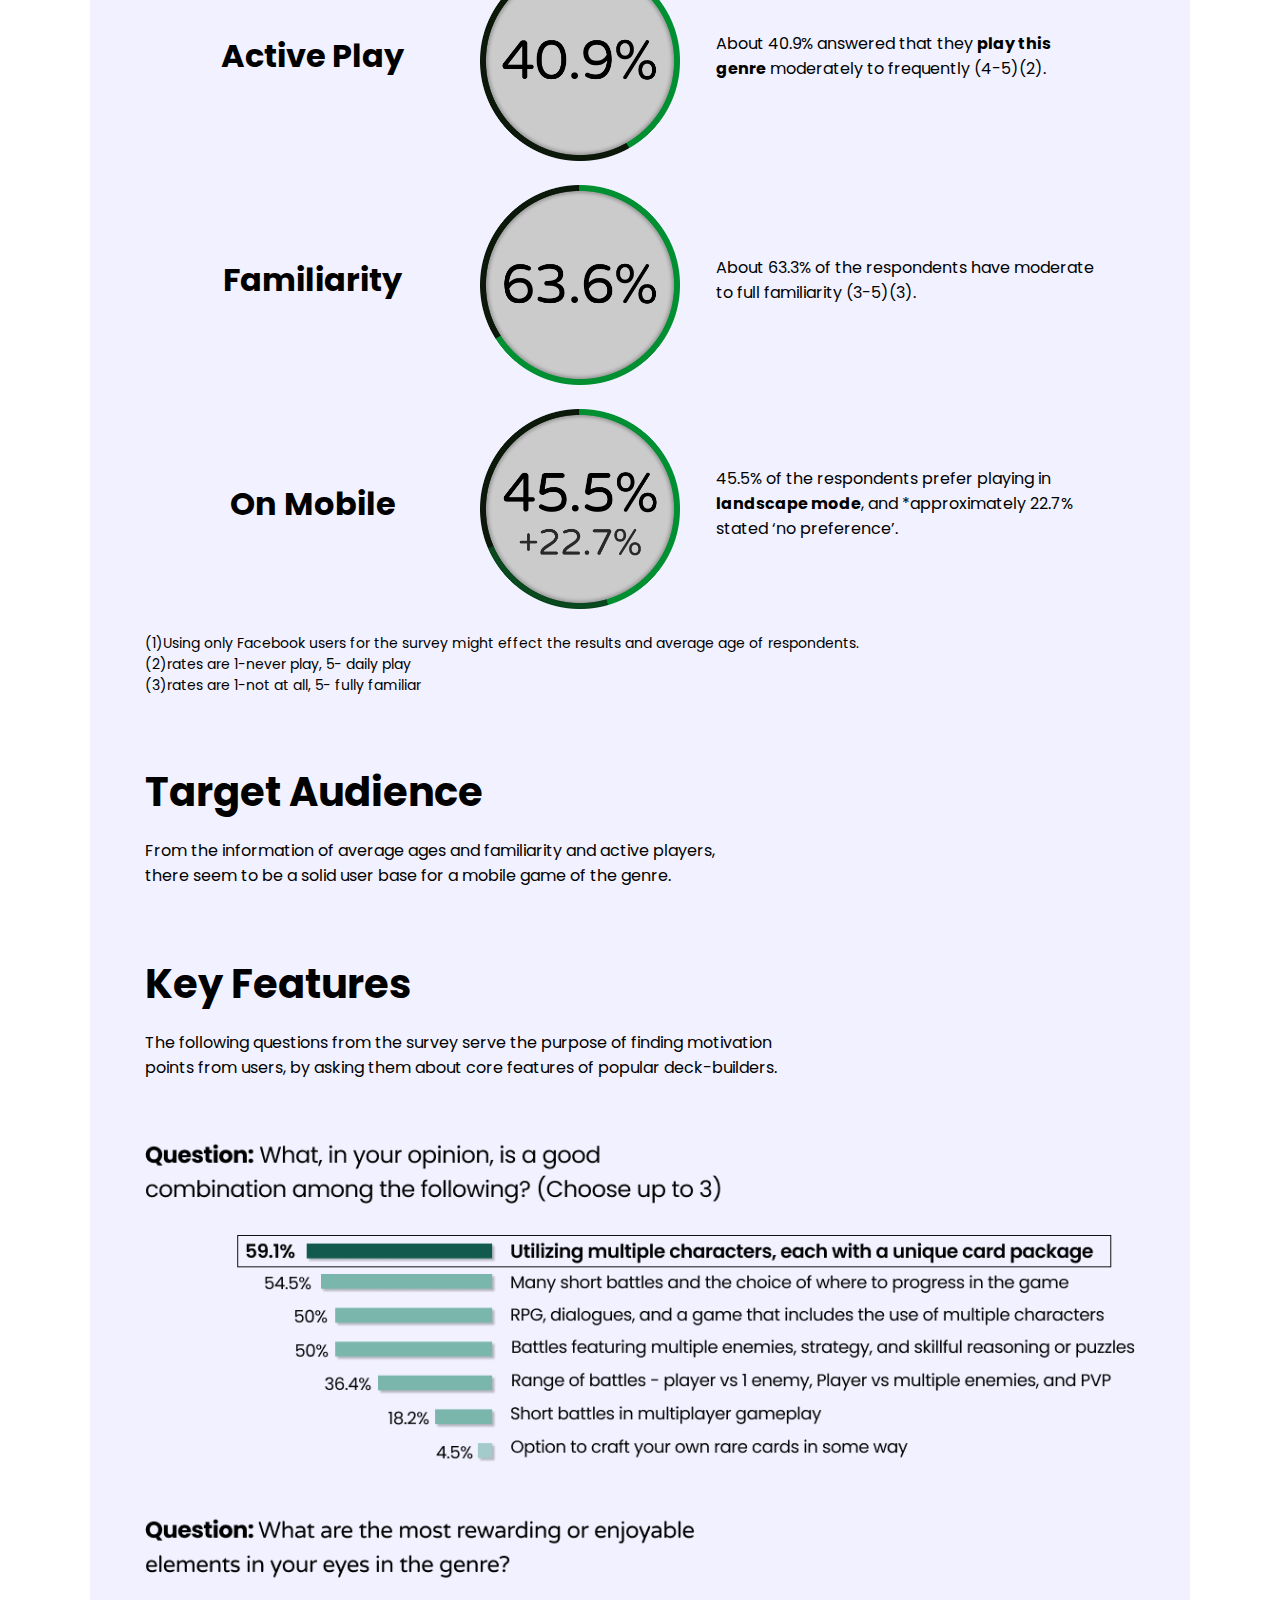
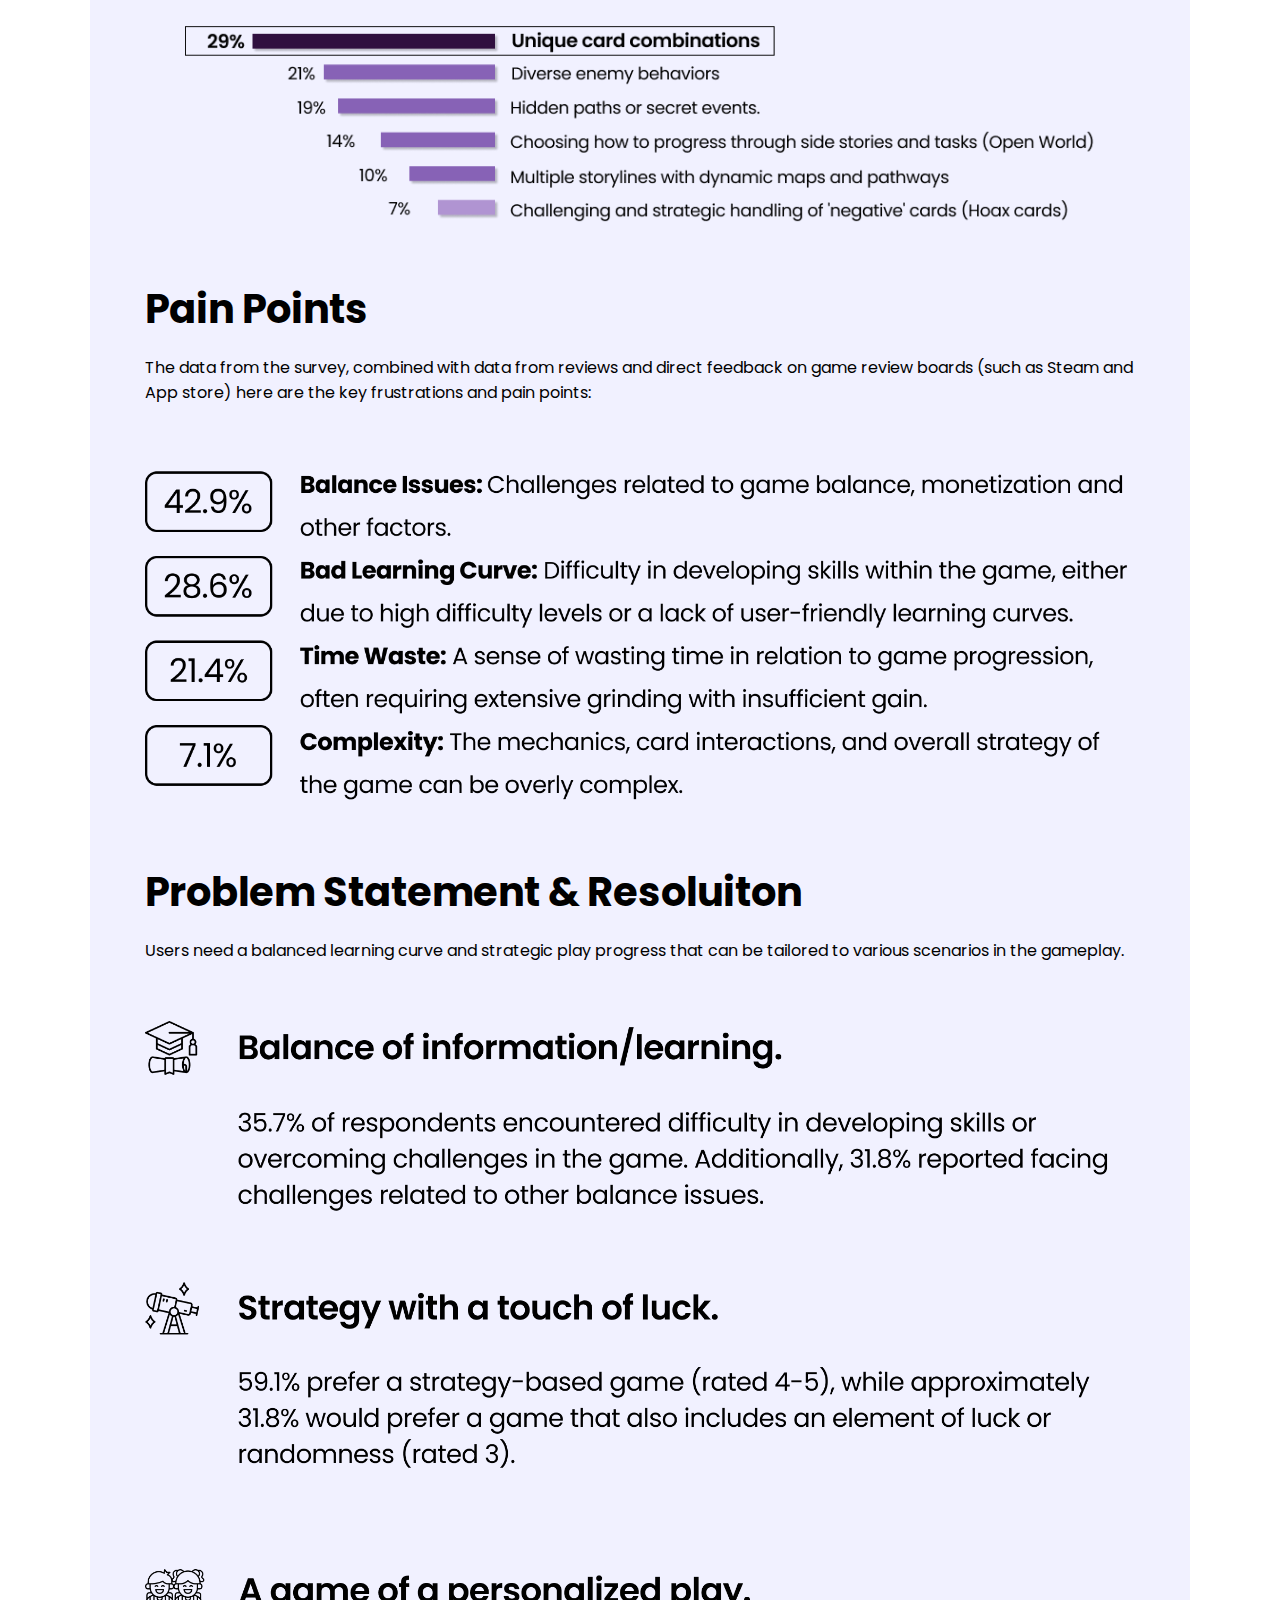
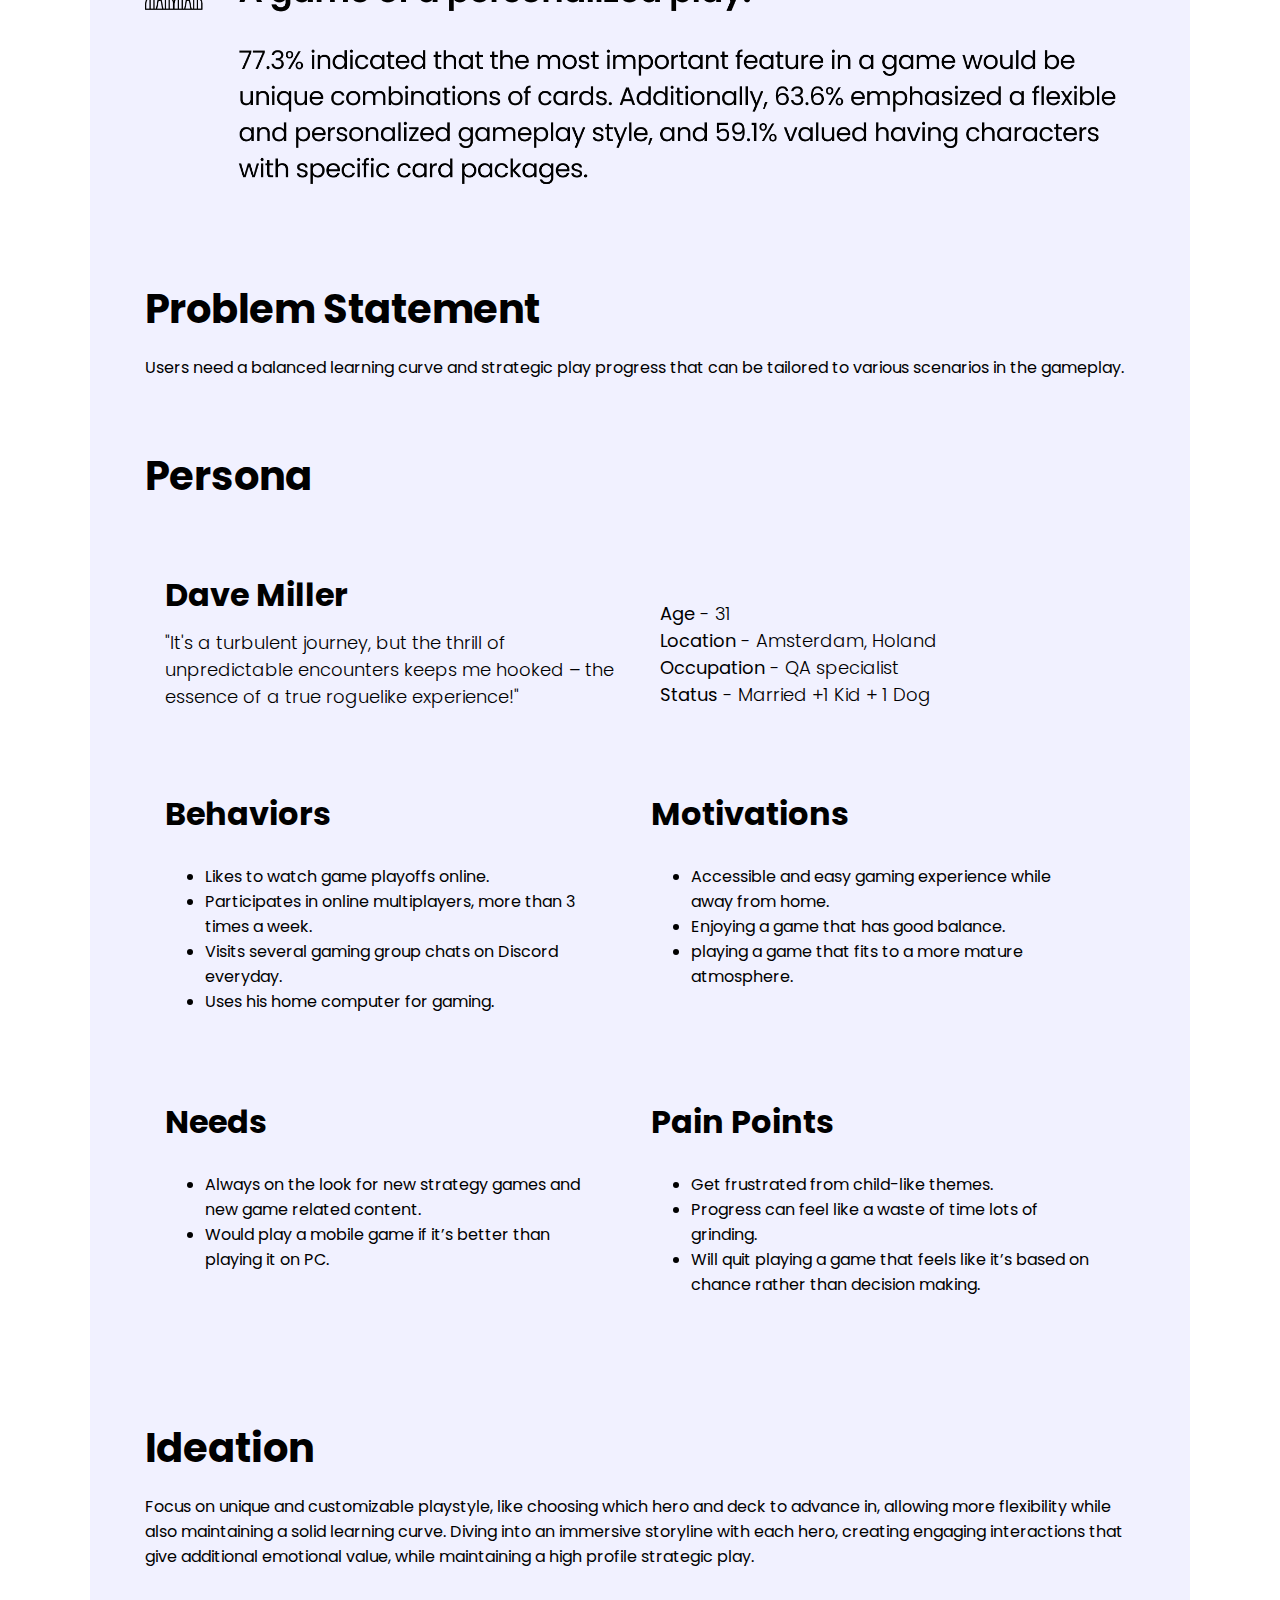
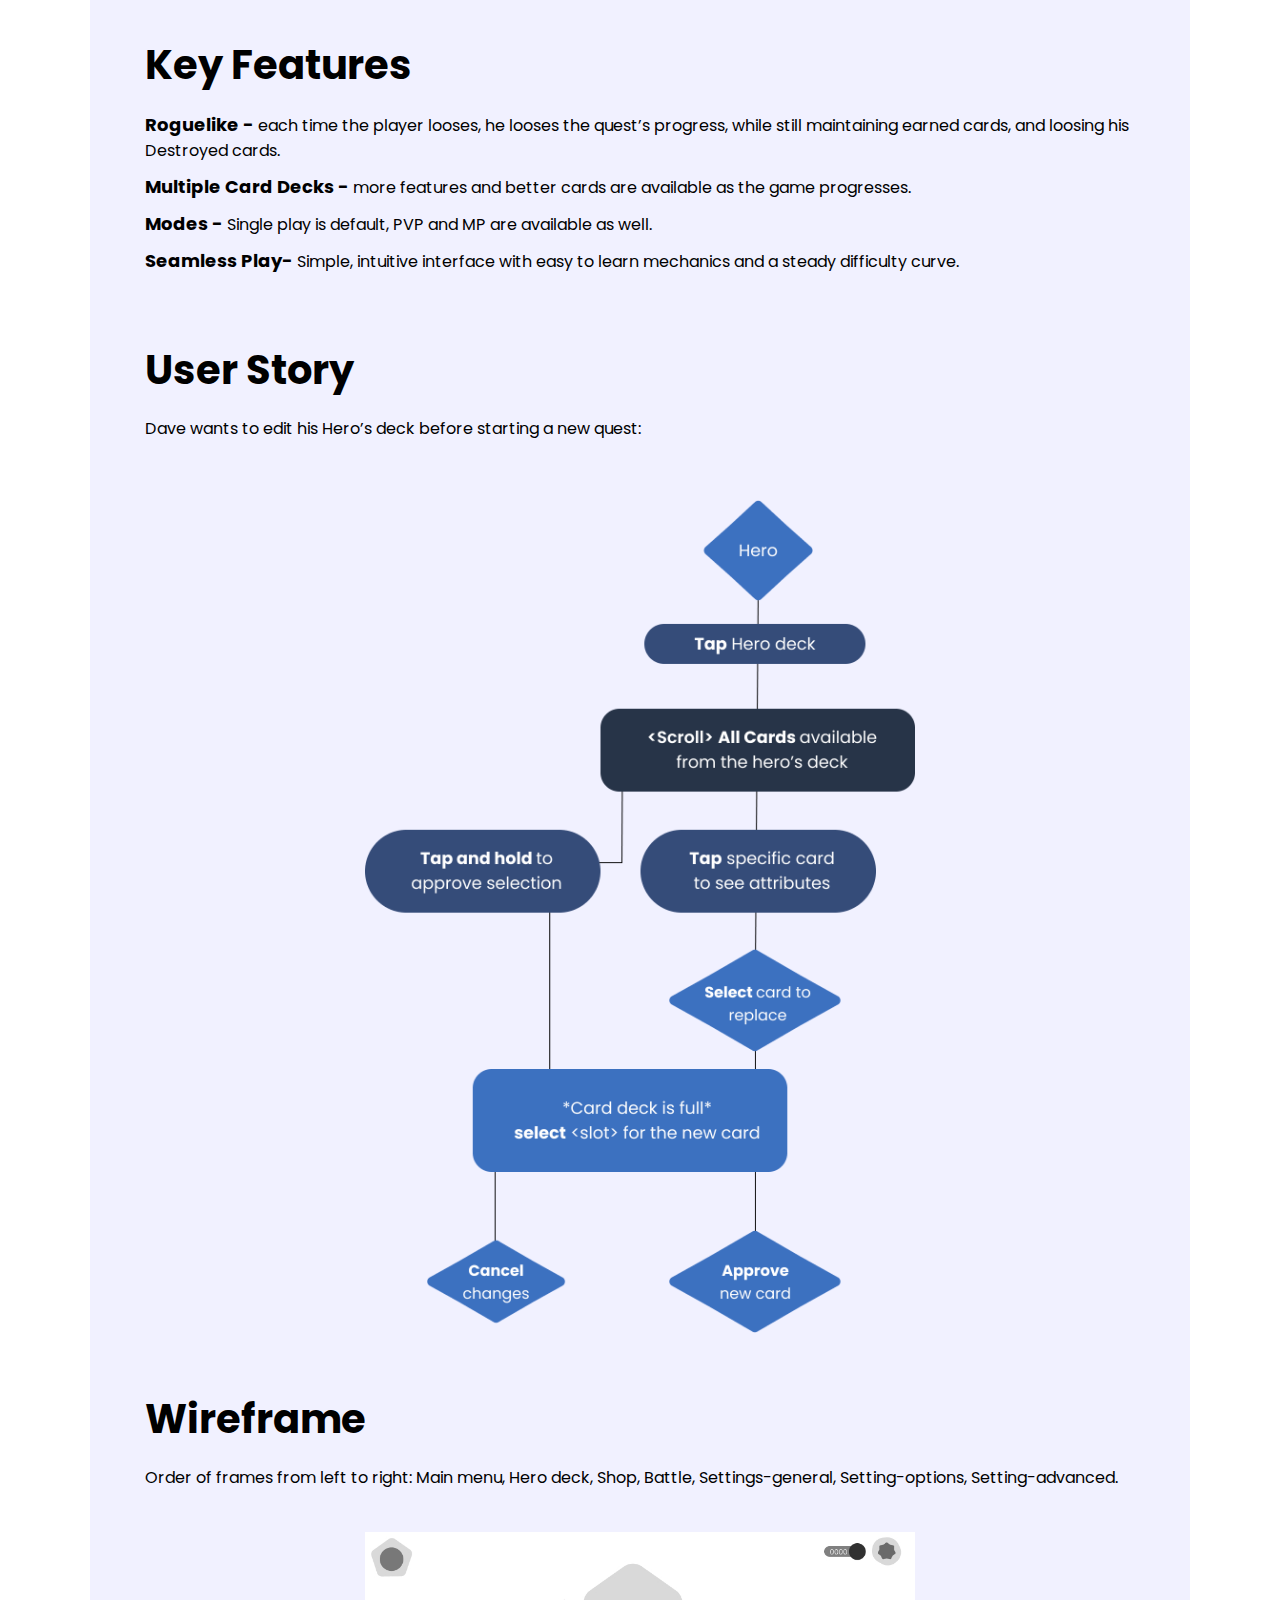
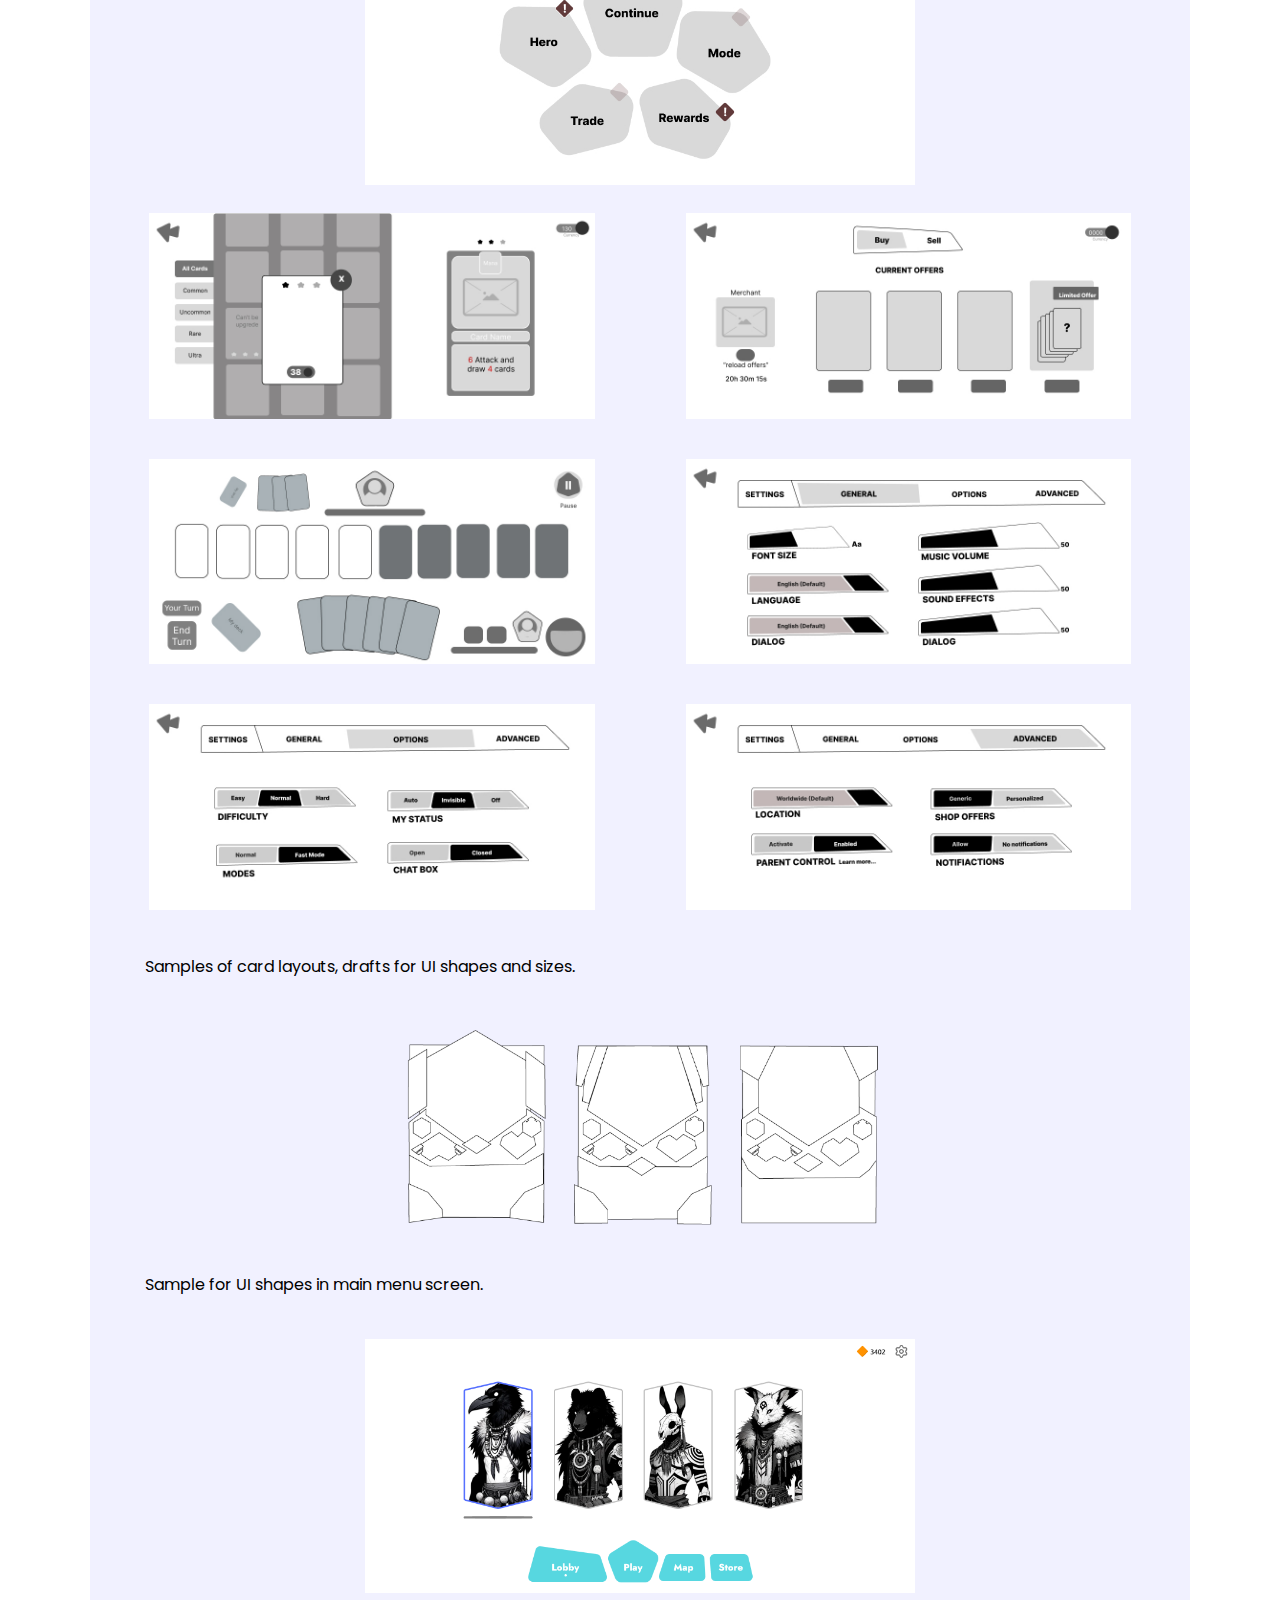
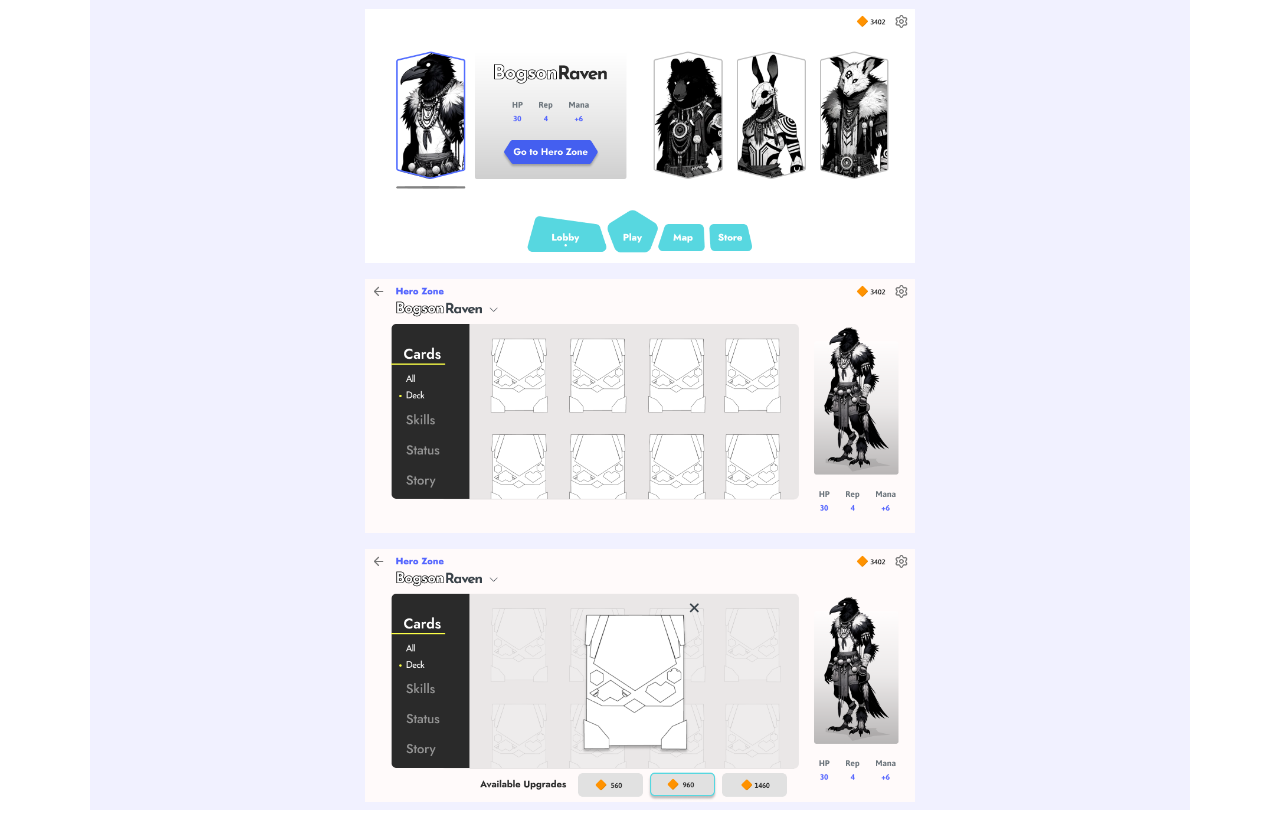
==== commit ffd93e34: "adding UI design screens" ====
--- a/beakers.html
+++ b/beakers.html
@@ -322,23 +322,12 @@
         <p2>Sample for UI shapes in main menu screen.</p2>
     </div>
 
-    <img class="image-wireframes home" src="/IMAGES/img40.png">
-
-    <div class="textbox End Notes">
-        <h4>End Notes</h4>
-        <p2>This projects continues, more UI Design will be added soon.<br>
-            Special thanks to Thomas Shaposhnikov, and Gal Yairi. 12/2022</p2>
-    </div>
-
-
-
-
-
-    
-
-
-
-
+    <img class="image-wireframes home" src="/IMAGES/img66.png">
+    <img class="image-wireframes home" src="/IMAGES/img67.png">
+    <img class="image-wireframes home" src="/IMAGES/img68.png">
+    <img class="image-wireframes home" src="/IMAGES/img69.png">
+
+   
 
 
 </main>
--- a/button-animation.css
+++ b/button-animation.css
@@ -1,4 +1,5 @@
 .button.visit {
+    border: 0.5px solid #B5B5B5;
     position: relative;
     overflow: hidden;
     background-color: transparent;
@@ -6,11 +7,11 @@
     text-align: center;
 
     cursor: pointer;
-    transition: color 0.3s;
+    transition: color 0.5s;
 }
 
 .button.visit:hover {
-    color: black;
+    color: rgb(255, 255, 255);
 }
 
 .button.visit::before {
@@ -23,13 +24,23 @@
     height: 100%;
 
 
-    transition: left 0.5s;
-    /* Animation duration */
+    transition: left 0.8s;
     z-index: -1;
+}
+
+@media (max-width: 600px) {
+    .button.visit.active::before {
+        left: 0;
+    }
+
+    .button.visit.active {
+        color: rgb(255, 255, 255);
+    }
 }
 
 .button.visit:hover::before {
     left: 0;
+    
 
     /* Move the pseudo-element to cover the button */
 }
@@ -42,35 +53,10 @@
 }
 
 
+/* Visit Before - background color */
+
 .beakers-bog .button.visit::before {
     background-color: #D084FF;
-}
-
-
-.project-container.beakers-bog .button.visit {
-    border-color: #D084FF;
-}
-
-/* This is the new pink border for file home.html  */
-.bigcontainer.beakers-bog .button.visit {
-    border-color: #D084FF;
-}
-
-/* This is the new green border for file home.html  */
-.bigcontainer.quiz-wiz .button.visit {
-    border-color: #7CE593;
-}
-
-/* This is the new blue border for the file home.html */
-.bigcontainer.quests .button.visit {
-    border-color: #7AD3EF;
-}
-
-
-.button.visit {
-    border-width: 2px;
-    color: #e9e9e9;
-    font-weight: 200;
 }
 
 .quiz-wiz .button.visit::before {
@@ -78,9 +64,80 @@
 }
 
 .quests .button.visit::before {
-    background-color: #7AD3EF;
+    background-color: #65beda;
 }
+
+.spacer .button.visit::before {
+    background-color: #F4BB2A;
+}
+
+.match3 .button.visit::before {
+    background-color: #F365D4;
+}
+
+.madragora .button.visit::before {
+    background-color: #343FA9;
+}
+
+.mr-nothing .button.visit::before {
+    background-color: #AABE2C;
+}
+
+
+
+
+
+/* Visit - border */
+
+
 
 .quests .button.visit {
     border-color: #7AD3EF;
-}+}
+
+.spacer .button.visit {
+    border-color: #F4BB2A;
+}
+
+
+
+
+/* Visit - border (.bigcontainer) */
+
+.bigcontainer.beakers-bog .button.visit {
+    border-color: #D084FF;
+}
+
+
+.bigcontainer.quiz-wiz .button.visit {
+    border-color: #7CE593;
+}
+
+
+.bigcontainer.quests .button.visit {
+    border-color:  #65beda;
+}
+
+.bigcontainer.spacer .button.visit {
+    border-color: #F4BB2A;
+}
+
+.bigcontainer.match3 .button.visit {
+    border-color: #F365D4;
+}
+
+.bigcontainer.madragora .button.visit {
+    border-color: #343FA9;
+}
+
+.bigcontainer.mr-nothing .button.visit {
+    border-color: #AABE2C;
+}
+
+/*  */
+
+/* .button.visit {
+    border-width: 2px;
+    color: #e9e9e9;
+    font-weight: 200;
+} */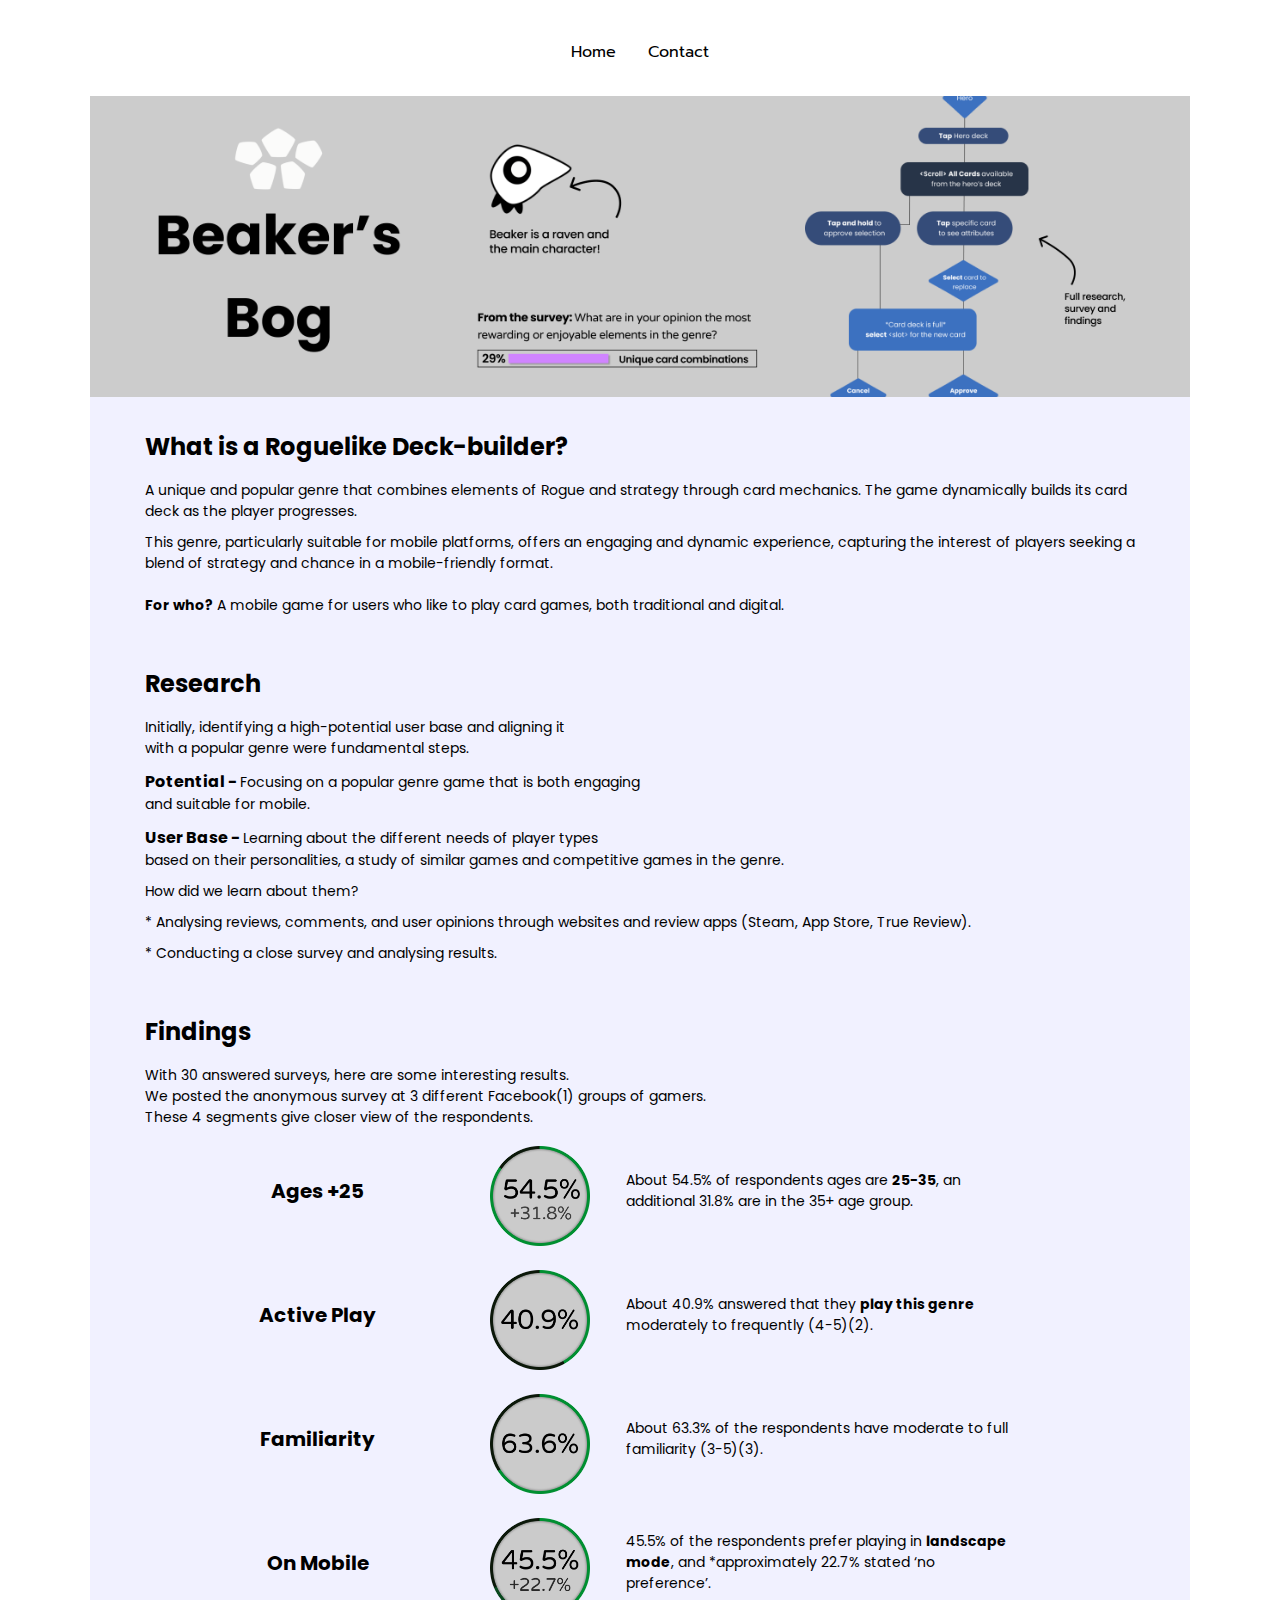
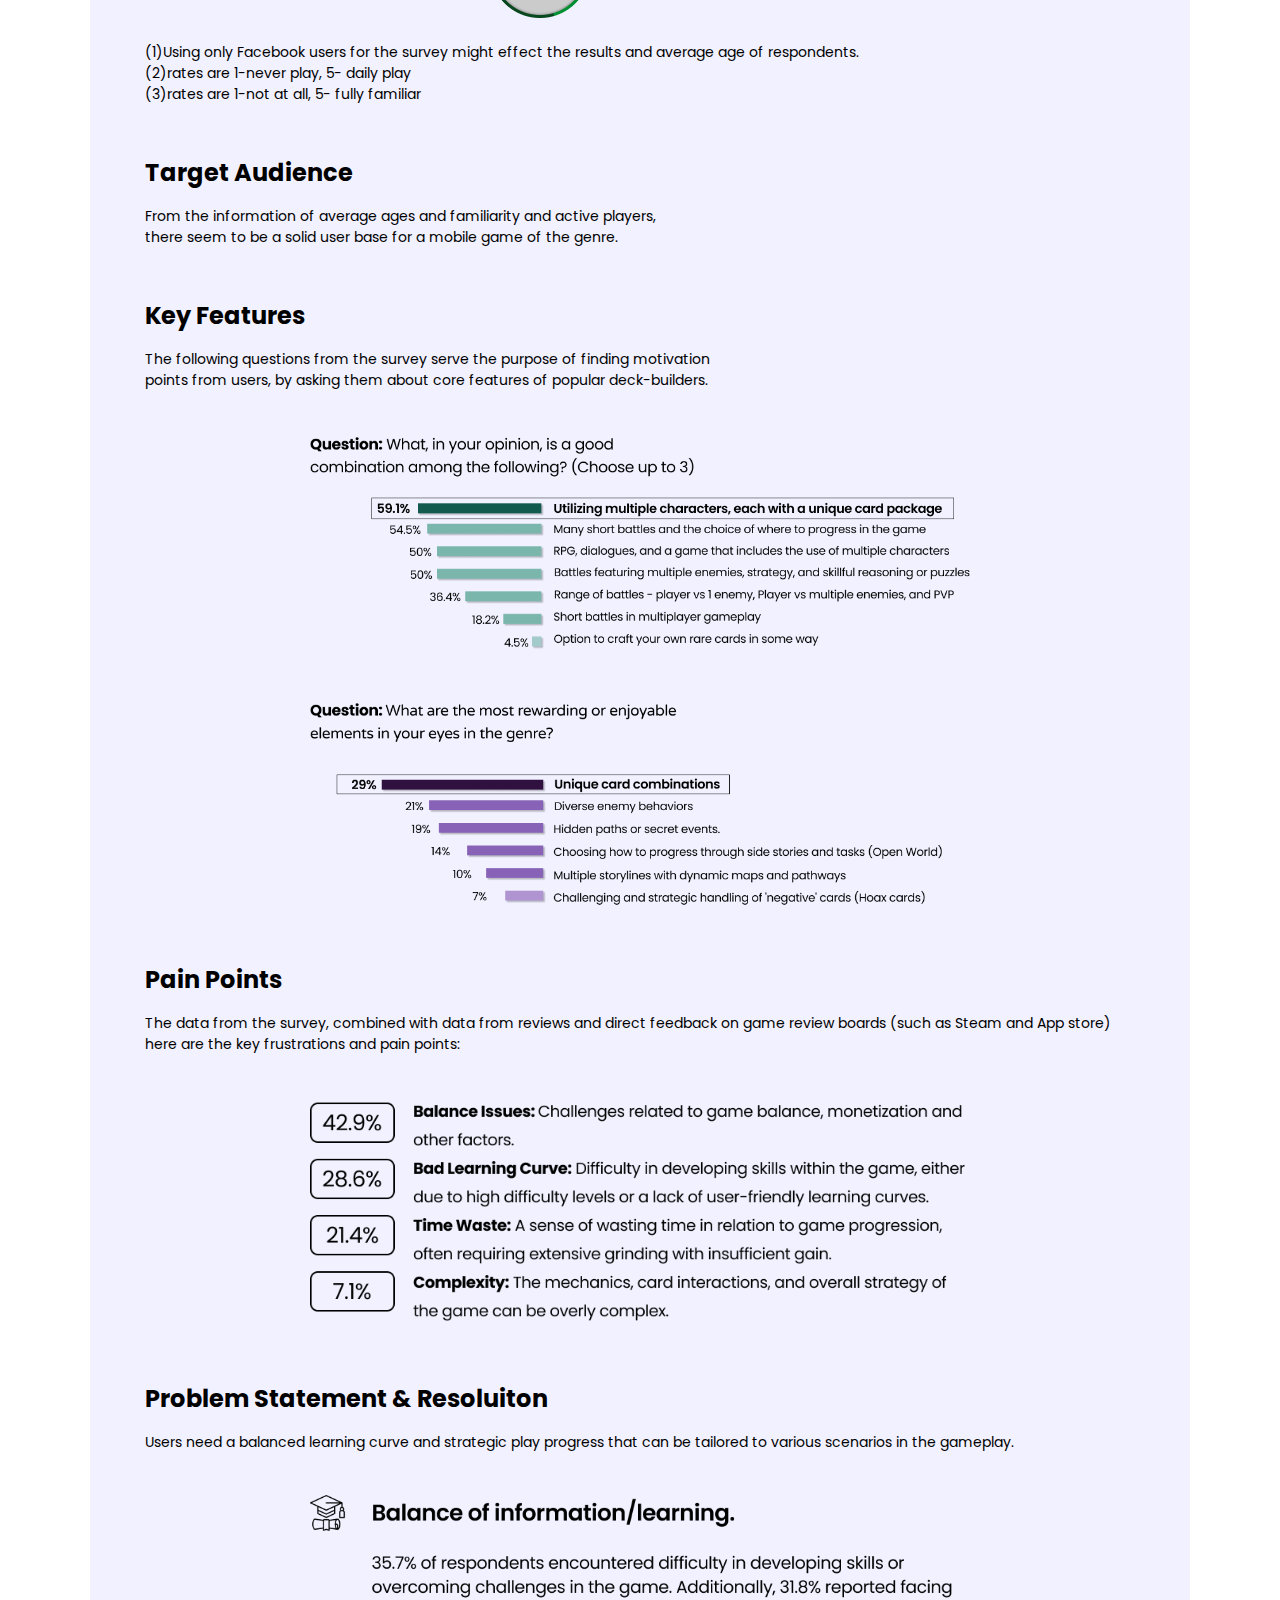
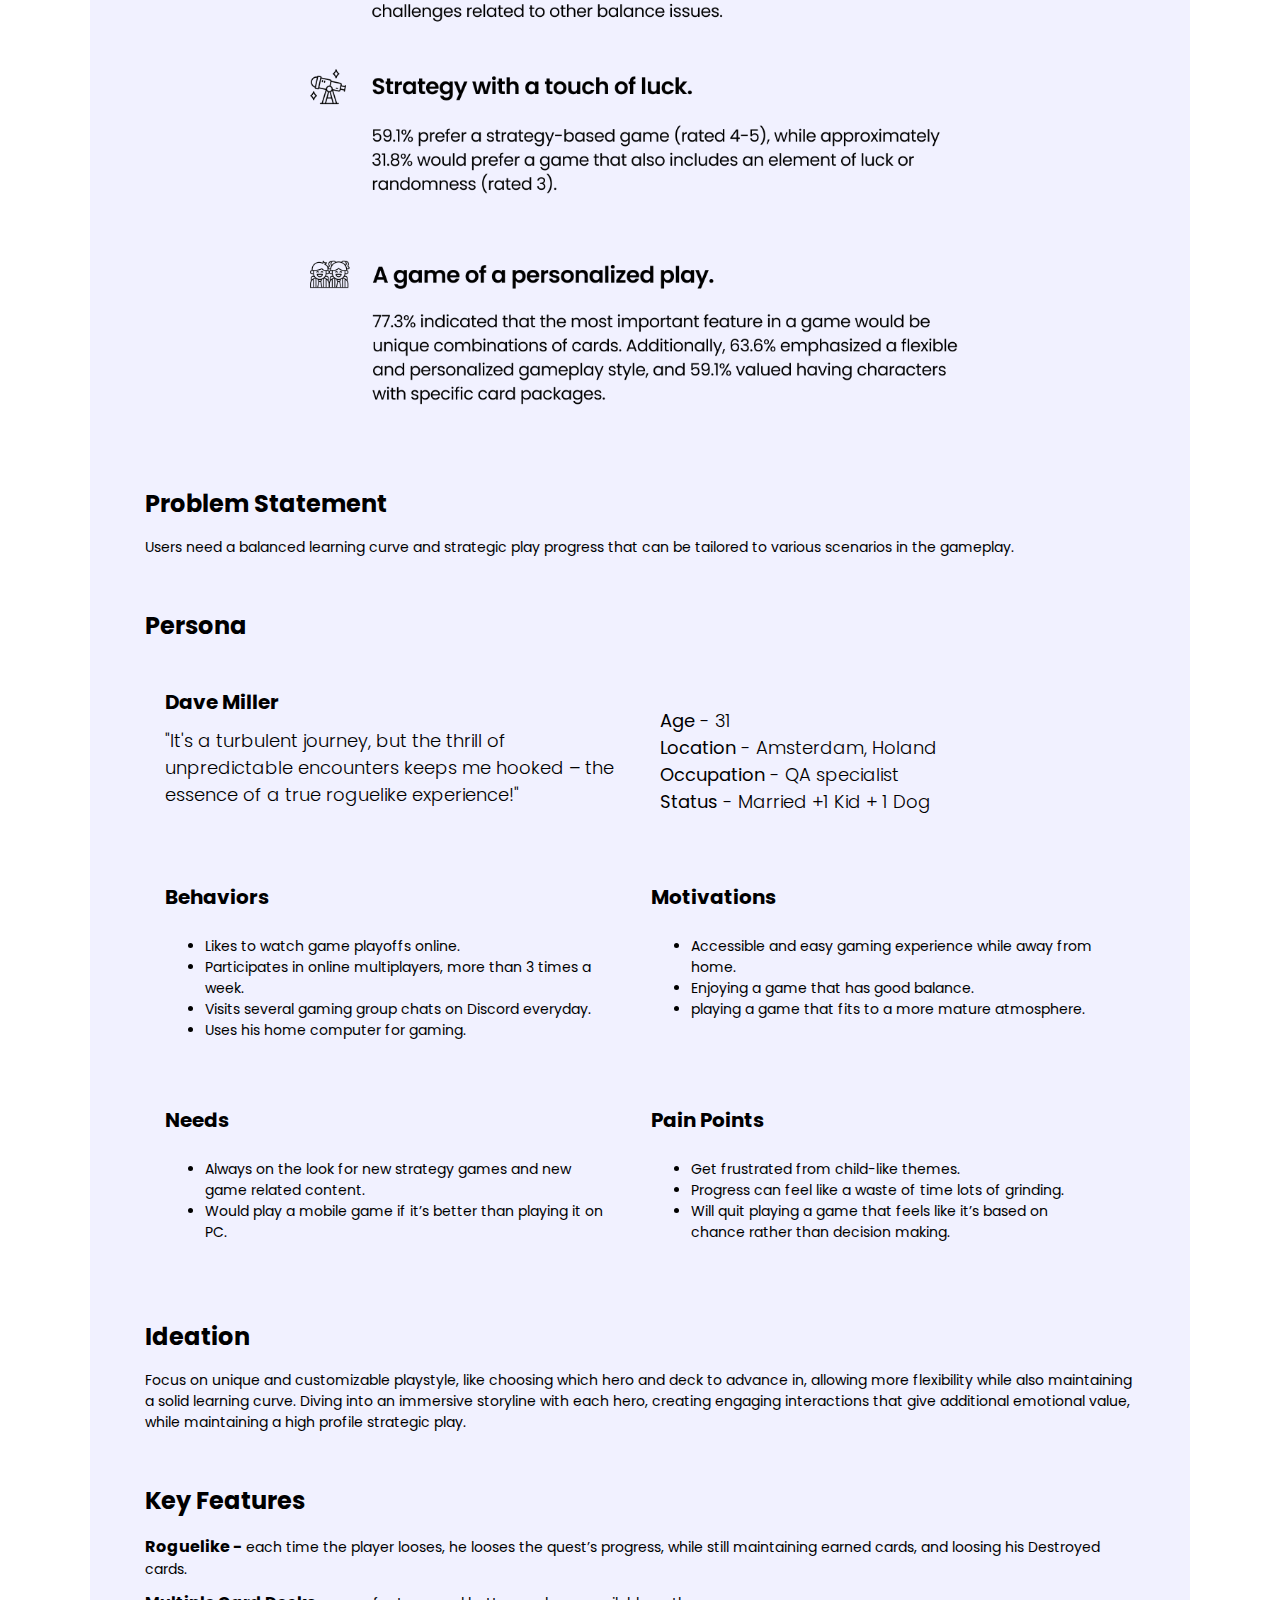
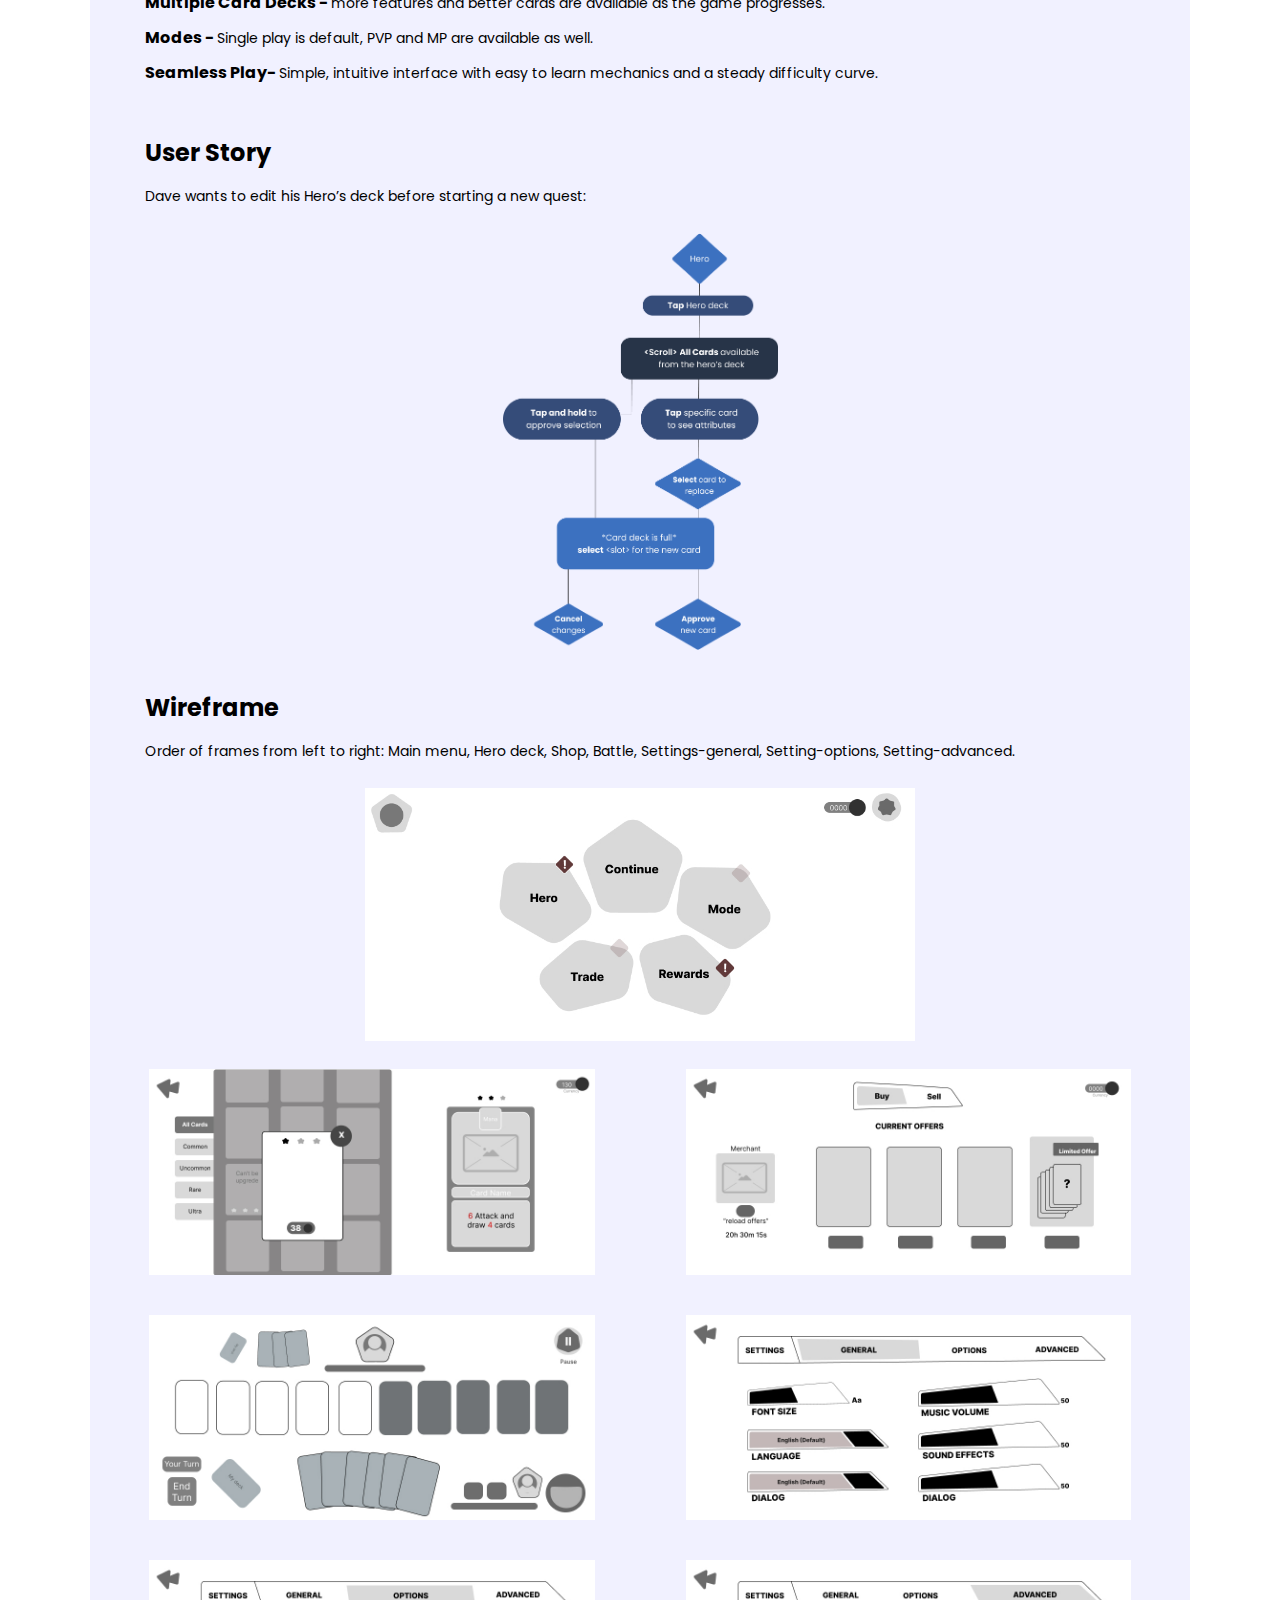
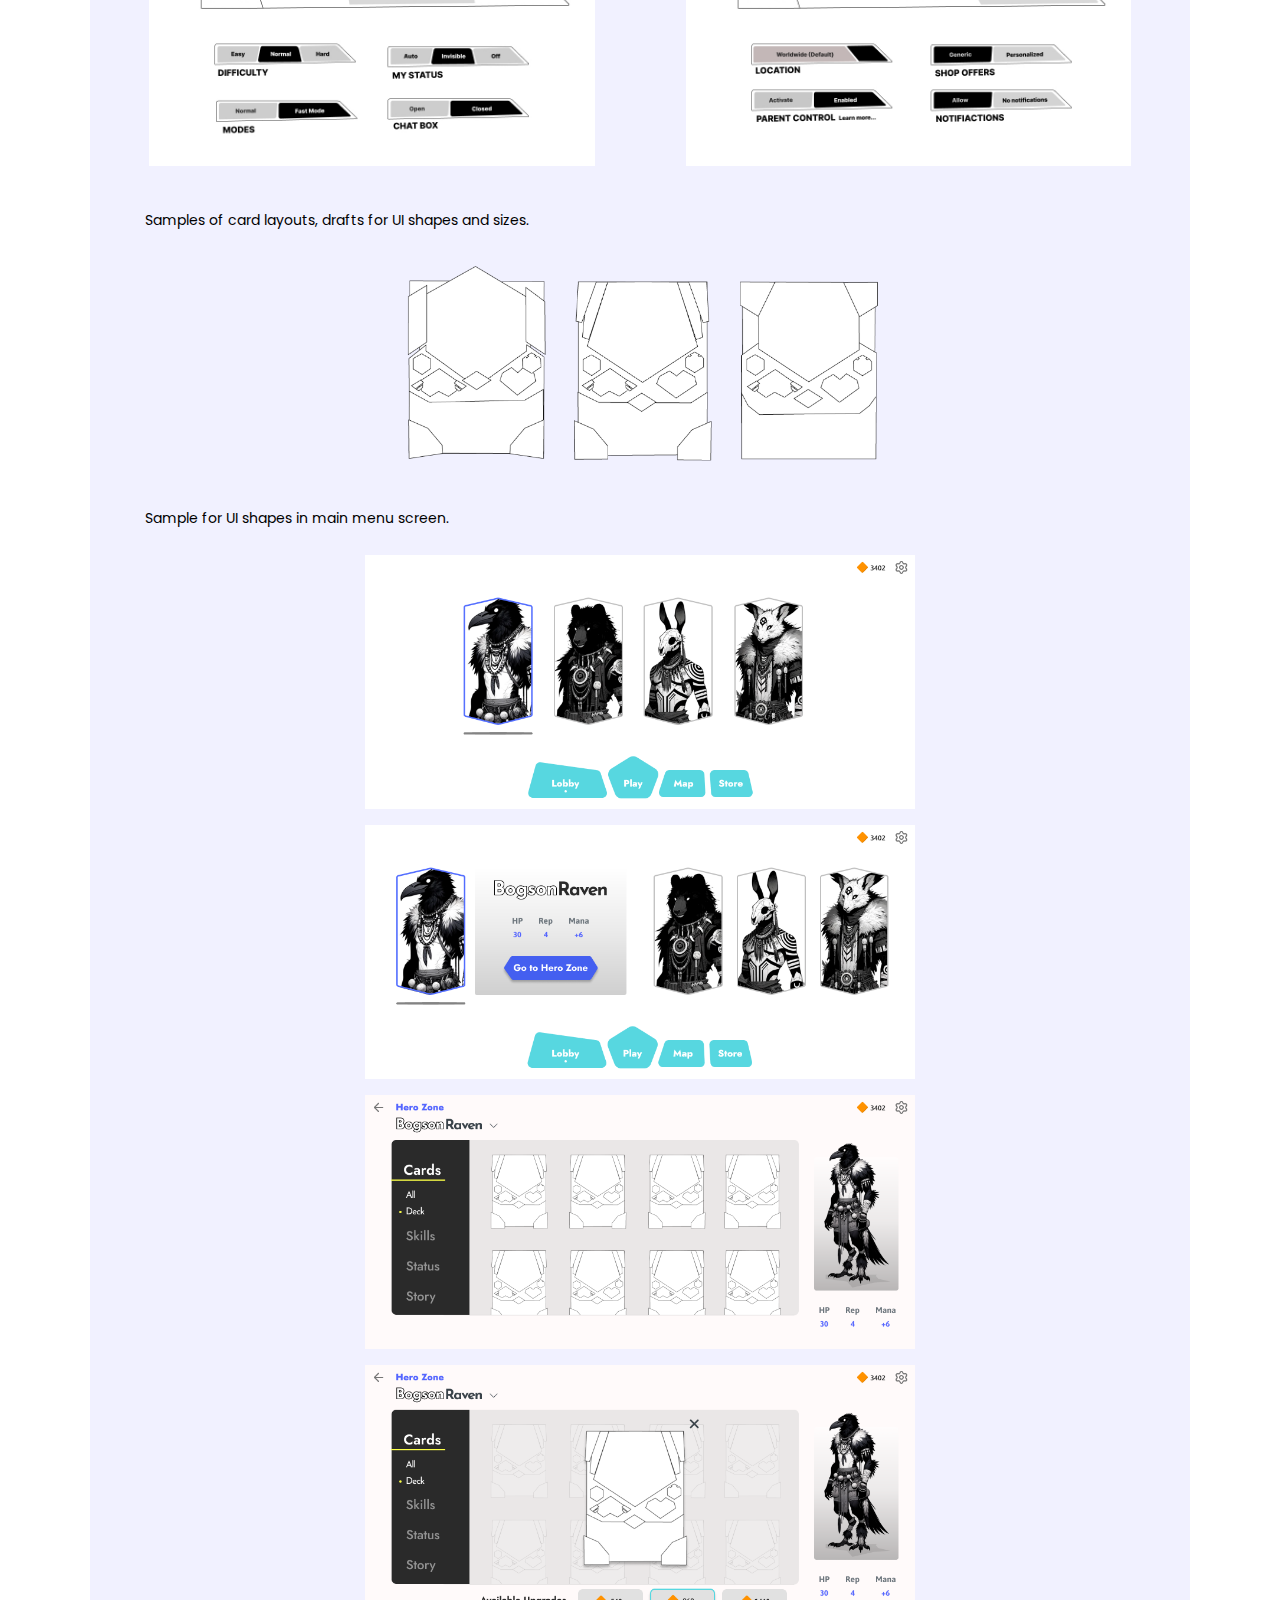
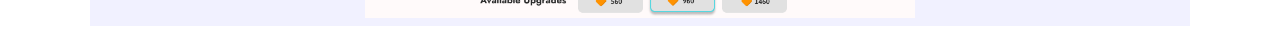
==== commit df575802: "layout sizes etc.." ====
--- a/beakers.html
+++ b/beakers.html
@@ -195,7 +195,7 @@
 
     <!-- DAVE MILLER -->
 
-    <div class="bigcontainer DAVE MILLER">
+    <div class="bigcontainer-dave DAVE MILLER">
 
         <div class="container-title-dave">
             <p1>Dave Miller</p1>
--- a/beakers.css
+++ b/beakers.css
@@ -45,7 +45,7 @@
     flex-direction: column;
     width: 90%;
     align-content: center;
-    margin-bottom: 24px;
+    margin-bottom: 8px;
 }
 
 
@@ -53,7 +53,7 @@
 /* FONTS */
 
 h4 {
-    font-size: 40px;
+    font-size: 24px;
     font-family: Poppins;
     font-weight: 700;
     margin-bottom: 16px;
@@ -62,22 +62,22 @@
 }
 
 p1 {
-    font-size: 32px;
+    font-size: 20px;
     font-family: Poppins;
     font-weight: 700;
     margin-bottom: 10px;
 }
 
 p2 {
+    font-size: 14px;
+    font-family: Poppins;
+    font-weight: 400;
+    margin: 0;
+    margin-bottom: 10px;
+}
+
+p3 {
     font-size: 16px;
-    font-family: Poppins;
-    font-weight: 400;
-    margin: 0;
-    margin-bottom: 10px;
-}
-
-p3 {
-    font-size: 18px;
     font-family: Poppins;
     font-weight: 700;
     margin: 0;
@@ -113,15 +113,15 @@
 img.image-question {
     object-fit: cover;
     display: flex;
-    width: 90%;
+    width: 60%;
     padding: 24px;
 }
 
 img.image-flow-chart {
     object-fit: cover;
     display: flex;
-    width: 50%;
-    padding: 24px;
+    width: 25%;
+    padding: 8px;
 }
 
 img.image-wireframes {
@@ -135,7 +135,7 @@
 
 .bigcontainer {
     display: flex;
-    height: 200px;
+    height: 100px;
     width: 90%;
     overflow: hidden;
     margin-bottom: 24px;
@@ -164,12 +164,19 @@
 
 /* Persona aka "DAVE MILLER" containers */
 
+.bigcontainer-dave {
+    display: flex;
+    width: 90%;
+    overflow: hidden;
+    margin-bottom: 24px;
+}
+
 .bigcontainer-dave-lists {
     display: flex;
-    height: 300px;
-    width: 90%;
-    overflow: hidden;
-    margin-bottom: 8px;
+    /* height: 300px; */
+    width: 90%;
+    overflow: hidden;
+    /* margin-bottom: 8px; */
 }
 
 .container-title-dave {
